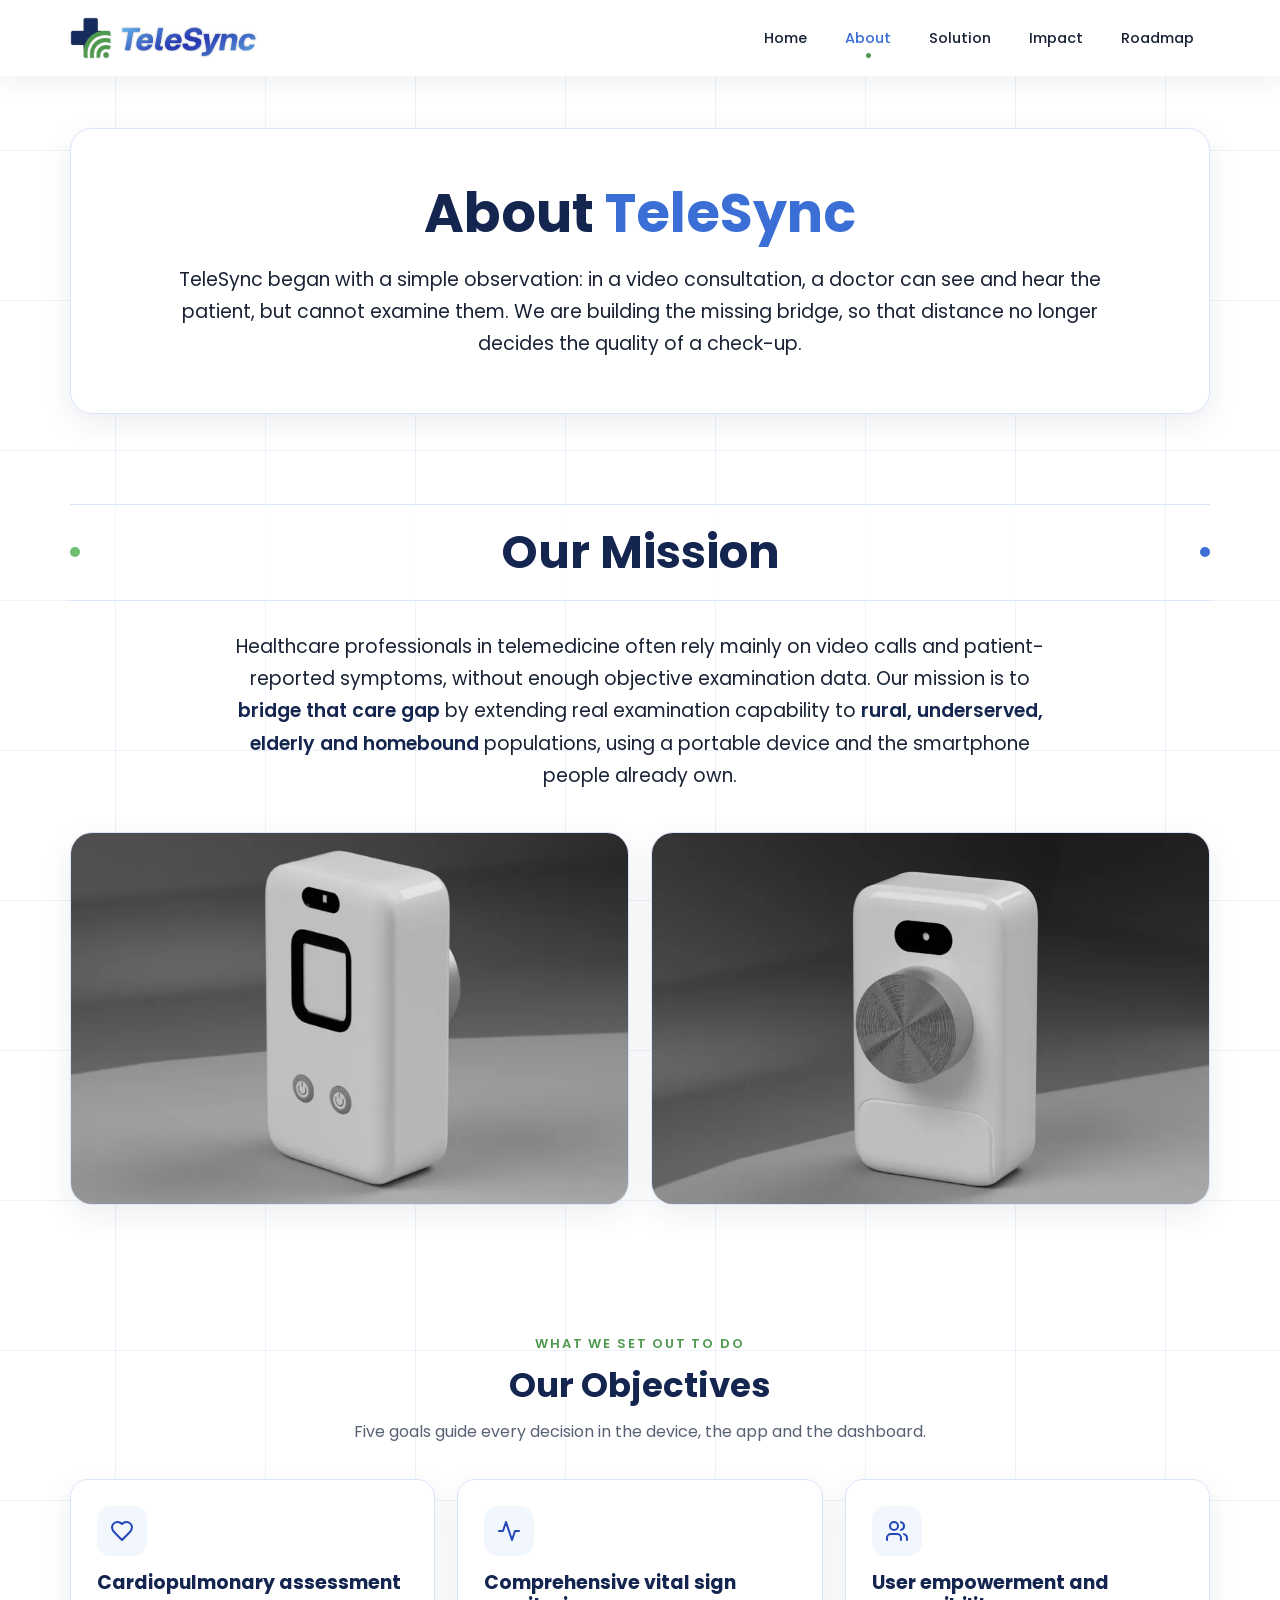
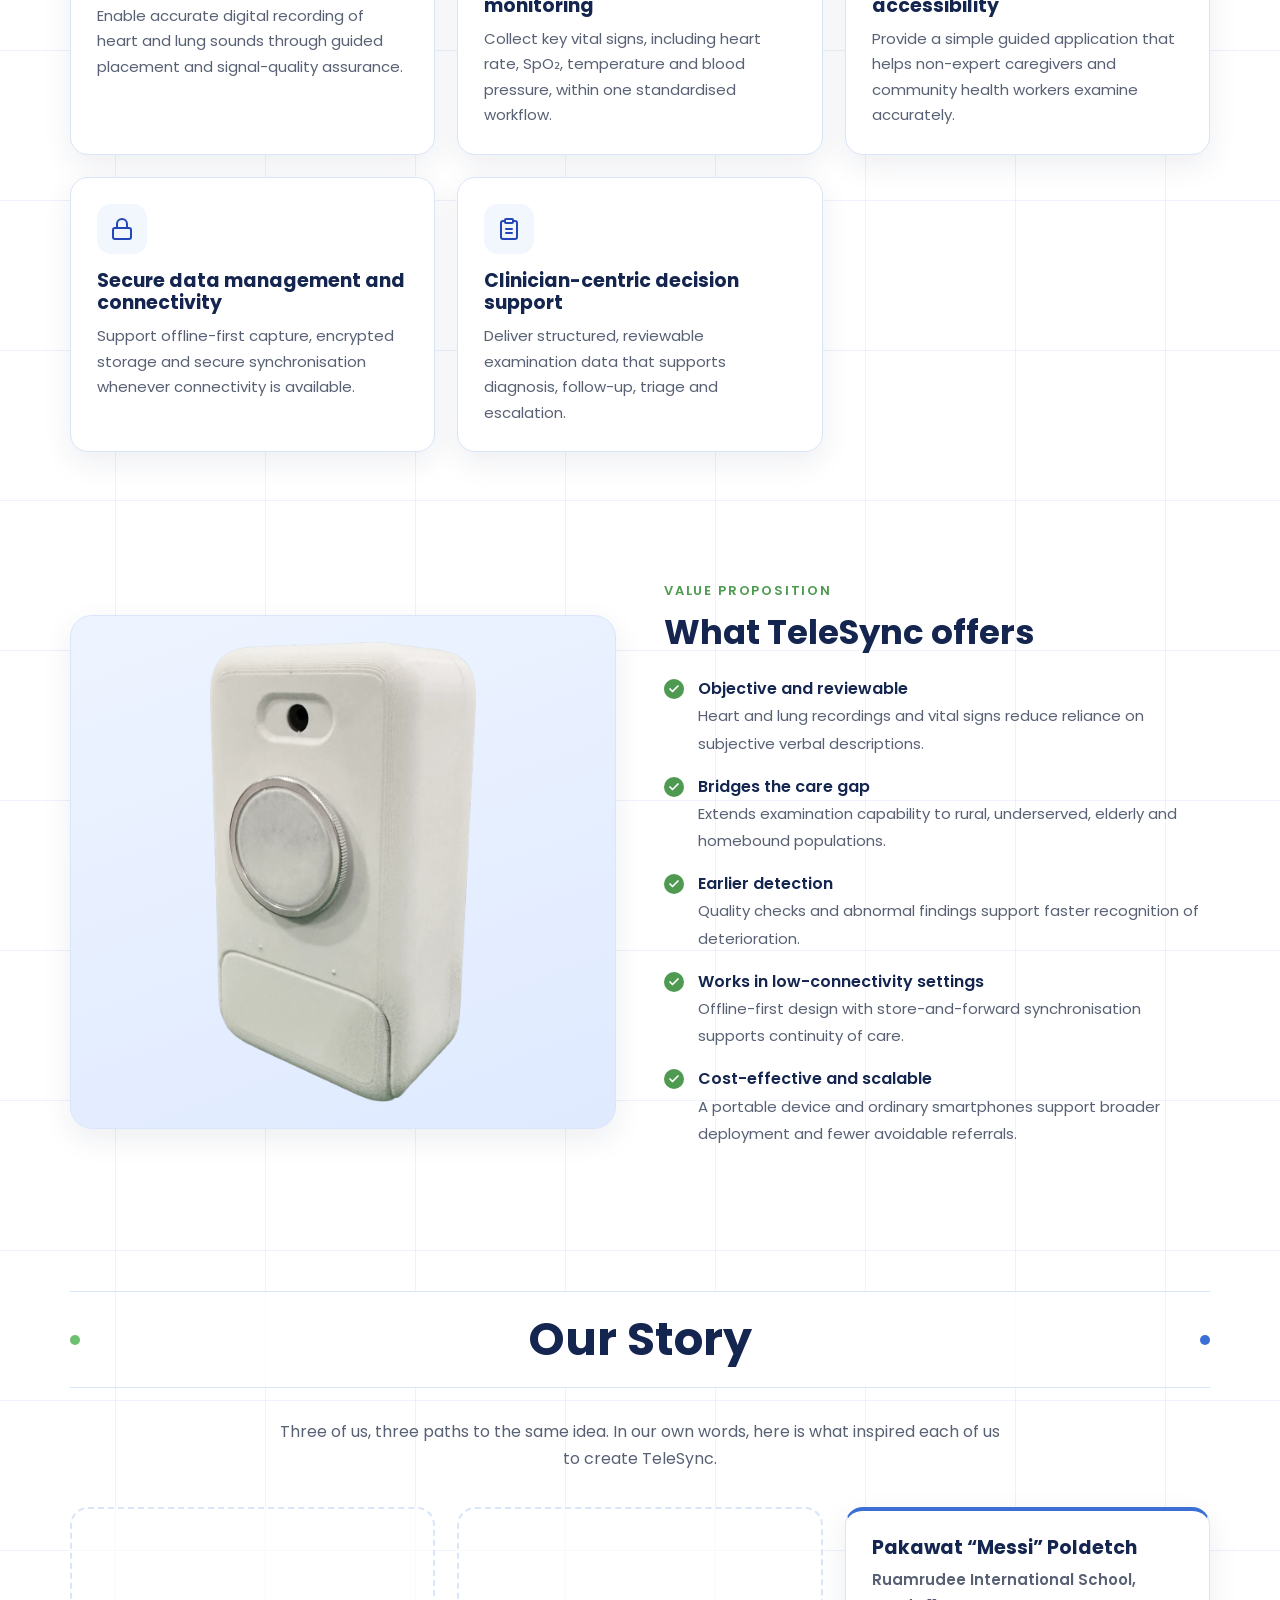
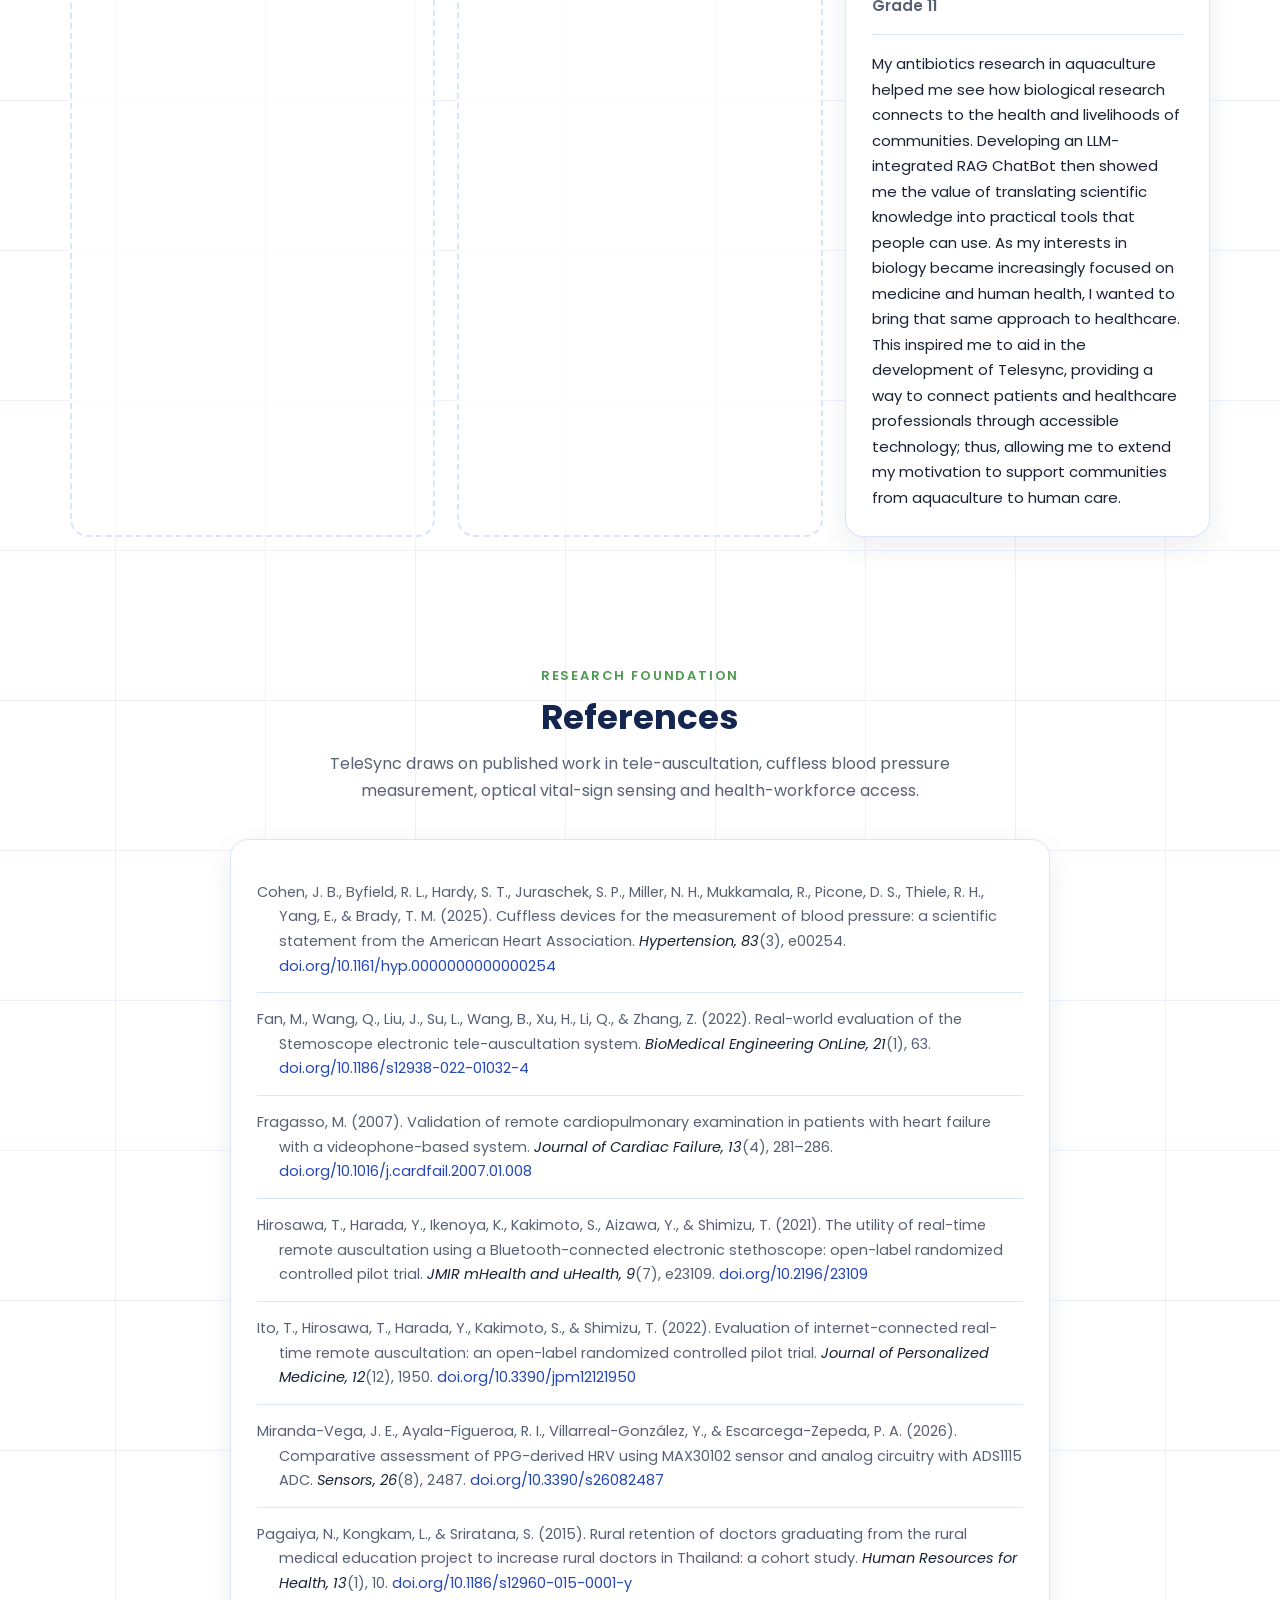
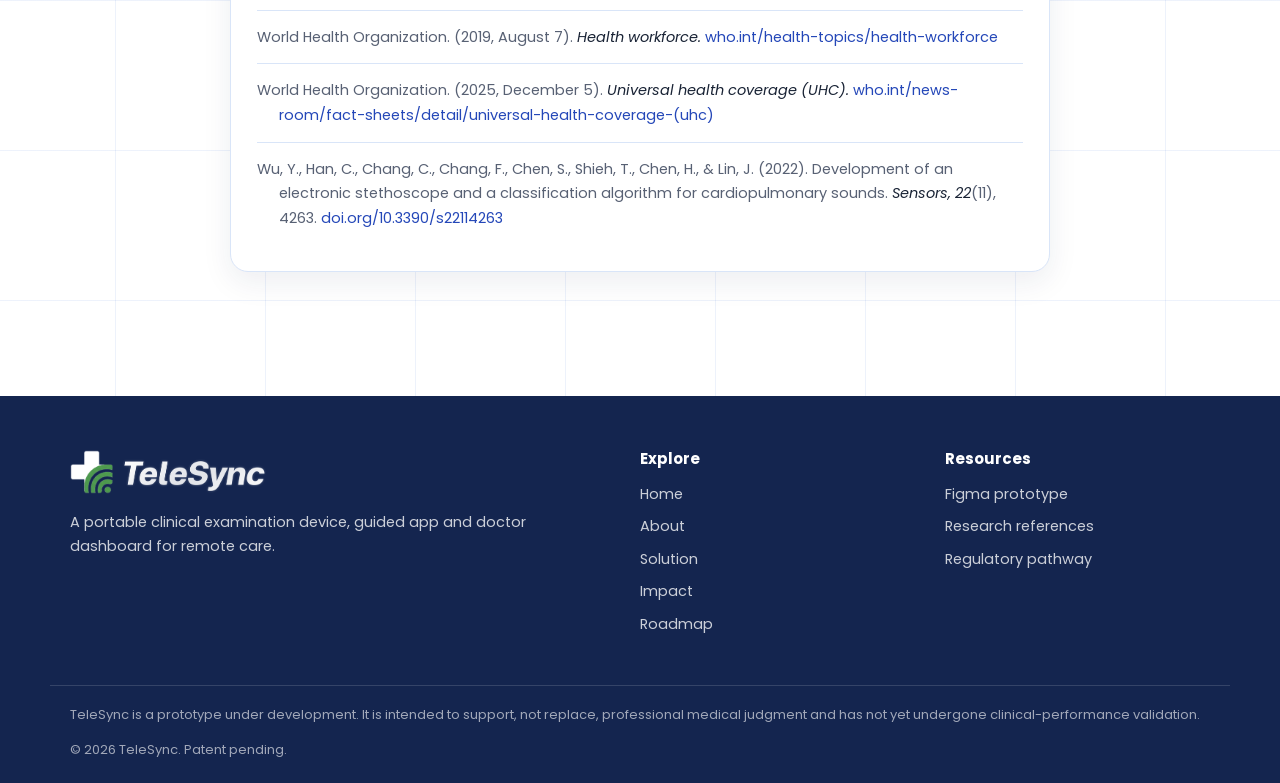
==== about.html @ 39990dfd "Add Our Story section to About page Three story cards (name, short description, story). The first tw" ====
<!DOCTYPE html>
<html lang="en">
<head>
  <meta charset="utf-8">
  <meta name="viewport" content="width=device-width, initial-scale=1">
  <title>About TeleSync – Mission and Objectives</title>
  <meta name="description" content="The mission, objectives and research foundation behind TeleSync, a portable clinical examination system for remote care.">
  <meta property="og:title" content="About TeleSync – Mission and Objectives">
  <meta property="og:description" content="The mission, objectives and research foundation behind TeleSync, a portable clinical examination system for remote care.">
  <meta property="og:image" content="assets/img/app-in-hand.webp">
  <link rel="icon" type="image/png" href="assets/img/favicon.png">
  <link rel="preconnect" href="https://fonts.googleapis.com">
  <link rel="preconnect" href="https://fonts.gstatic.com" crossorigin>
  <link href="https://fonts.googleapis.com/css2?family=Poppins:wght@400;500;600;700;800&display=swap" rel="stylesheet">
  <link rel="stylesheet" href="css/styles.css">
  <script>document.documentElement.className = 'js';</script>
</head>
<body>
  <a class="skip" href="#main">Skip to content</a>

  <header class="site-header">
    <div class="wrap">
      <a class="brand" href="index.html" aria-label="TeleSync home"><img src="assets/img/logo.png" alt="TeleSync" width="537" height="120"></a>
      <button class="nav-toggle" aria-controls="nav" aria-expanded="false" aria-label="Menu"><span></span><span></span><span></span></button>
      <nav class="nav" id="nav" aria-label="Main">
        <ul>
          <li><a href="index.html">Home</a></li>
          <li><a href="about.html" aria-current="page">About</a></li>
          <li><a href="solution.html">Solution</a></li>
          <li><a href="impact.html">Impact</a></li>
          <li><a href="roadmap.html">Roadmap</a></li>
        </ul>
      </nav>
    </div>
  </header>

  <main id="main">

    <section class="page-head">
      <div class="wrap">
        <div class="page-card">
          <h1>About <span class="accent">TeleSync</span></h1>
          <p class="lead">TeleSync began with a simple observation: in a video consultation, a doctor can see and hear the patient, but cannot examine them. We are building the missing bridge, so that distance no longer decides the quality of a check-up.</p>
        </div>
      </div>
    </section>

    <section class="section">
      <div class="wrap">
        <div class="rule-title reveal"><h2>Our Mission</h2></div>
        <div class="narrow wrap center reveal">
          <p class="lead">Healthcare professionals in telemedicine often rely mainly on video calls and patient-reported symptoms, without enough objective examination data. Our mission is to <strong>bridge that care gap</strong> by extending real examination capability to <strong>rural, underserved, elderly and homebound</strong> populations, using a portable device and the smartphone people already own.</p>
        </div>
        <div class="media-pair">
          <figure class="media reveal"><img src="assets/img/render-dark-front.webp" alt="Render of the front of the TeleSync device" width="735" height="576" loading="lazy"></figure>
          <figure class="media reveal"><img src="assets/img/render-dark-back.webp" alt="Render of the back of the TeleSync device with its stethoscope head" width="863" height="683" loading="lazy"></figure>
        </div>
      </div>
    </section>

    <section class="section">
      <div class="wrap">
        <div class="head center reveal">
          <span class="eyebrow">What we set out to do</span>
          <h2 class="sub-title">Our Objectives</h2>
          <p class="sub-lead">Five goals guide every decision in the device, the app and the dashboard.</p>
        </div>
        <div class="grid g3">
          <div class="card reveal">
            <span class="icon" data-icon="heart"></span>
            <h3>Cardiopulmonary assessment</h3>
            <p>Enable accurate digital recording of heart and lung sounds through guided placement and signal-quality assurance.</p>
          </div>
          <div class="card reveal">
            <span class="icon" data-icon="activity"></span>
            <h3>Comprehensive vital sign monitoring</h3>
            <p>Collect key vital signs, including heart rate, SpO₂, temperature and blood pressure, within one standardised workflow.</p>
          </div>
          <div class="card reveal">
            <span class="icon" data-icon="users"></span>
            <h3>User empowerment and accessibility</h3>
            <p>Provide a simple guided application that helps non-expert caregivers and community health workers examine accurately.</p>
          </div>
          <div class="card reveal">
            <span class="icon" data-icon="lock"></span>
            <h3>Secure data management and connectivity</h3>
            <p>Support offline-first capture, encrypted storage and secure synchronisation whenever connectivity is available.</p>
          </div>
          <div class="card reveal">
            <span class="icon" data-icon="clipboard"></span>
            <h3>Clinician-centric decision support</h3>
            <p>Deliver structured, reviewable examination data that supports diagnosis, follow-up, triage and escalation.</p>
          </div>
        </div>
      </div>
    </section>

    <section class="section">
      <div class="wrap split">
        <figure class="media media-contain reveal">
          <img src="assets/img/device-angle.webp" alt="Photograph of the TeleSync prototype from the back, showing the stethoscope diaphragm" width="634" height="1100" loading="lazy" style="max-height: 460px">
        </figure>
        <div class="reveal">
          <span class="eyebrow">Value proposition</span>
          <h2 class="sub-title">What TeleSync offers</h2>
          <ul class="ticks" style="margin-top: 22px">
            <li><strong>Objective and reviewable</strong><span>Heart and lung recordings and vital signs reduce reliance on subjective verbal descriptions.</span></li>
            <li><strong>Bridges the care gap</strong><span>Extends examination capability to rural, underserved, elderly and homebound populations.</span></li>
            <li><strong>Earlier detection</strong><span>Quality checks and abnormal findings support faster recognition of deterioration.</span></li>
            <li><strong>Works in low-connectivity settings</strong><span>Offline-first design with store-and-forward synchronisation supports continuity of care.</span></li>
            <li><strong>Cost-effective and scalable</strong><span>A portable device and ordinary smartphones support broader deployment and fewer avoidable referrals.</span></li>
          </ul>
        </div>
      </div>
    </section>

    <section class="section" id="our-story">
      <div class="wrap">
        <div class="rule-title reveal"><h2>Our Story</h2></div>
        <div class="head center reveal">
          <p class="sub-lead">Three of us, three paths to the same idea. In our own words, here is what inspired each of us to create TeleSync.</p>
        </div>
        <div class="grid g3 stories">
          <article class="card story is-empty reveal">
            <h3 class="story-name"></h3>
            <p class="story-role"></p>
            <p class="story-text"></p>
          </article>
          <article class="card story is-empty reveal">
            <h3 class="story-name"></h3>
            <p class="story-role"></p>
            <p class="story-text"></p>
          </article>
          <article class="card story reveal">
            <h3 class="story-name">Pakawat &ldquo;Messi&rdquo; Poldetch</h3>
            <p class="story-role">Ruamrudee International School, Grade 11</p>
            <p class="story-text">My antibiotics research in aquaculture helped me see how biological research connects to the health and livelihoods of communities. Developing an LLM-integrated RAG ChatBot then showed me the value of translating scientific knowledge into practical tools that people can use. As my interests in biology became increasingly focused on medicine and human health, I wanted to bring that same approach to healthcare. This inspired me to aid in the development of Telesync, providing a way to connect patients and healthcare professionals through accessible technology; thus, allowing me to extend my motivation to support communities from aquaculture to human care.</p>
          </article>
        </div>
      </div>
    </section>

    <section class="section" id="references">
      <div class="wrap narrow">
        <div class="head center reveal">
          <span class="eyebrow">Research foundation</span>
          <h2 class="sub-title">References</h2>
          <p class="sub-lead">TeleSync draws on published work in tele-auscultation, cuffless blood pressure measurement, optical vital-sign sensing and health-workforce access.</p>
        </div>
        <div class="card reveal">
          <ul class="refs">
            <li>Cohen, J. B., Byfield, R. L., Hardy, S. T., Juraschek, S. P., Miller, N. H., Mukkamala, R., Picone, D. S., Thiele, R. H., Yang, E., &amp; Brady, T. M. (2025). Cuffless devices for the measurement of blood pressure: a scientific statement from the American Heart Association. <em>Hypertension, 83</em>(3), e00254. <a href="https://doi.org/10.1161/hyp.0000000000000254" target="_blank" rel="noopener">doi.org/10.1161/hyp.0000000000000254</a></li>
            <li>Fan, M., Wang, Q., Liu, J., Su, L., Wang, B., Xu, H., Li, Q., &amp; Zhang, Z. (2022). Real-world evaluation of the Stemoscope electronic tele-auscultation system. <em>BioMedical Engineering OnLine, 21</em>(1), 63. <a href="https://doi.org/10.1186/s12938-022-01032-4" target="_blank" rel="noopener">doi.org/10.1186/s12938-022-01032-4</a></li>
            <li>Fragasso, M. (2007). Validation of remote cardiopulmonary examination in patients with heart failure with a videophone-based system. <em>Journal of Cardiac Failure, 13</em>(4), 281–286. <a href="https://doi.org/10.1016/j.cardfail.2007.01.008" target="_blank" rel="noopener">doi.org/10.1016/j.cardfail.2007.01.008</a></li>
            <li>Hirosawa, T., Harada, Y., Ikenoya, K., Kakimoto, S., Aizawa, Y., &amp; Shimizu, T. (2021). The utility of real-time remote auscultation using a Bluetooth-connected electronic stethoscope: open-label randomized controlled pilot trial. <em>JMIR mHealth and uHealth, 9</em>(7), e23109. <a href="https://doi.org/10.2196/23109" target="_blank" rel="noopener">doi.org/10.2196/23109</a></li>
            <li>Ito, T., Hirosawa, T., Harada, Y., Kakimoto, S., &amp; Shimizu, T. (2022). Evaluation of internet-connected real-time remote auscultation: an open-label randomized controlled pilot trial. <em>Journal of Personalized Medicine, 12</em>(12), 1950. <a href="https://doi.org/10.3390/jpm12121950" target="_blank" rel="noopener">doi.org/10.3390/jpm12121950</a></li>
            <li>Miranda-Vega, J. E., Ayala-Figueroa, R. I., Villarreal-González, Y., &amp; Escarcega-Zepeda, P. A. (2026). Comparative assessment of PPG-derived HRV using MAX30102 sensor and analog circuitry with ADS1115 ADC. <em>Sensors, 26</em>(8), 2487. <a href="https://doi.org/10.3390/s26082487" target="_blank" rel="noopener">doi.org/10.3390/s26082487</a></li>
            <li>Pagaiya, N., Kongkam, L., &amp; Sriratana, S. (2015). Rural retention of doctors graduating from the rural medical education project to increase rural doctors in Thailand: a cohort study. <em>Human Resources for Health, 13</em>(1), 10. <a href="https://doi.org/10.1186/s12960-015-0001-y" target="_blank" rel="noopener">doi.org/10.1186/s12960-015-0001-y</a></li>
            <li>World Health Organization. (2019, August 7). <em>Health workforce.</em> <a href="https://www.who.int/health-topics/health-workforce#tab=tab_1" target="_blank" rel="noopener">who.int/health-topics/health-workforce</a></li>
            <li>World Health Organization. (2025, December 5). <em>Universal health coverage (UHC).</em> <a href="https://www.who.int/news-room/fact-sheets/detail/universal-health-coverage-%28uhc%29" target="_blank" rel="noopener">who.int/news-room/fact-sheets/detail/universal-health-coverage-(uhc)</a></li>
            <li>Wu, Y., Han, C., Chang, C., Chang, F., Chen, S., Shieh, T., Chen, H., &amp; Lin, J. (2022). Development of an electronic stethoscope and a classification algorithm for cardiopulmonary sounds. <em>Sensors, 22</em>(11), 4263. <a href="https://doi.org/10.3390/s22114263" target="_blank" rel="noopener">doi.org/10.3390/s22114263</a></li>
          </ul>
        </div>
      </div>
    </section>

  </main>

  <footer class="site-footer">
    <div class="wrap top">
      <div>
        <img src="assets/img/logo-light.png" alt="TeleSync" width="537" height="120">
        <p>A portable clinical examination device, guided app and doctor dashboard for remote care.</p>
      </div>
      <div>
        <h4>Explore</h4>
        <ul>
          <li><a href="index.html">Home</a></li>
          <li><a href="about.html">About</a></li>
          <li><a href="solution.html">Solution</a></li>
          <li><a href="impact.html">Impact</a></li>
          <li><a href="roadmap.html">Roadmap</a></li>
        </ul>
      </div>
      <div>
        <h4>Resources</h4>
        <ul>
          <li><a href="https://www.figma.com/design/eTXzqV9W2M6x8Y5pykawFQ/TeleSync_UI-UX?node-id=0-1" target="_blank" rel="noopener">Figma prototype</a></li>
          <li><a href="about.html#references">Research references</a></li>
          <li><a href="roadmap.html#regulation">Regulatory pathway</a></li>
        </ul>
      </div>
    </div>
    <div class="wrap bottom">
      <p>TeleSync is a prototype under development. It is intended to support, not replace, professional medical judgment and has not yet undergone clinical-performance validation.</p>
      <p>© 2026 TeleSync. Patent pending.</p>
    </div>
  </footer>

  <script src="js/main.js"></script>
</body>
</html>
---- css/styles.css ----
/* TeleSync — shared stylesheet */

:root {
  --navy: #14254f;
  --ink: #192335;
  --blue: #2447b8;
  --blue-2: #3b6fd6;
  --sky: #45a6ee;
  --green: #4e9a50;
  --green-2: #6cc070;
  --alert: #d6342c;
  --muted: #586174;
  --line: #d9e5f8;
  --tint: #f2f7fe;
  --white: #fff;
  --radius: 18px;
  --shadow: 0 10px 30px rgba(20, 37, 79, .08);
  --shadow-lg: 0 24px 60px rgba(20, 37, 79, .16);
  --wrap: 1180px;
  --grad: linear-gradient(135deg, #14254f 0%, #2447b8 55%, #45a6ee 100%);
}

*, *::before, *::after { box-sizing: border-box; }

html { scroll-behavior: smooth; -webkit-text-size-adjust: 100%; }

body {
  margin: 0;
  font-family: "Poppins", system-ui, -apple-system, "Segoe UI", sans-serif;
  font-size: 16px;
  line-height: 1.7;
  color: var(--ink);
  background-color: var(--white);
  /* light blueprint grid, like an engineering sheet */
  background-image:
    linear-gradient(rgba(59, 111, 214, .09) 1.5px, transparent 1.5px),
    linear-gradient(90deg, rgba(59, 111, 214, .09) 1.5px, transparent 1.5px);
  background-size: 150px 150px;
  background-position: center top;
  overflow-x: hidden;
}

img { max-width: 100%; height: auto; display: block; }
a { color: var(--blue); text-decoration: none; }
a:hover { color: var(--blue-2); }
h1, h2, h3, h4 { margin: 0; line-height: 1.2; color: var(--ink); font-weight: 700; }
p { margin: 0 0 1em; }
p:last-child { margin-bottom: 0; }
ul { margin: 0; padding: 0; list-style: none; }
strong { font-weight: 600; }

.wrap { width: 100%; max-width: var(--wrap); margin: 0 auto; padding: 0 20px; }
.narrow { max-width: 860px; }
.center { text-align: center; }
.accent { color: var(--blue-2); }
.accent-green { color: var(--green); }

.skip {
  position: absolute; left: -999px; top: 8px; z-index: 100;
  background: var(--navy); color: #fff; padding: 8px 14px; border-radius: 8px;
}
.skip:focus { left: 8px; color: #fff; }

:focus-visible { outline: 3px solid var(--sky); outline-offset: 3px; border-radius: 6px; }

/* ---------- Header ---------- */

.site-header {
  position: sticky; top: 0; z-index: 50;
  background: rgba(255, 255, 255, .96);
  backdrop-filter: blur(8px);
  box-shadow: 0 4px 24px rgba(20, 37, 79, .08);
}
.site-header .wrap {
  display: flex; align-items: center; justify-content: space-between;
  min-height: 76px; gap: 20px;
}
.brand img { height: 42px; width: auto; }

.nav ul { display: flex; gap: 6px; }
.nav a {
  position: relative; display: block; padding: 10px 16px;
  font-size: 14.5px; font-weight: 500; color: var(--ink);
}
.nav a:hover { color: var(--blue-2); }
.nav a[aria-current="page"] { color: var(--blue-2); }
.nav a[aria-current="page"]::after {
  content: ""; position: absolute; left: 50%; bottom: 2px;
  width: 5px; height: 5px; margin-left: -2.5px; border-radius: 50%; background: var(--green);
}

.nav-toggle {
  display: none; width: 46px; height: 46px; padding: 0;
  border: 1px solid var(--line); border-radius: 12px; background: #fff; cursor: pointer;
}
.nav-toggle span {
  display: block; width: 20px; height: 2px; margin: 4px auto;
  background: var(--navy); border-radius: 2px; transition: transform .25s, opacity .25s;
}
.nav-toggle[aria-expanded="true"] span:nth-child(1) { transform: translateY(6px) rotate(45deg); }
.nav-toggle[aria-expanded="true"] span:nth-child(2) { opacity: 0; }
.nav-toggle[aria-expanded="true"] span:nth-child(3) { transform: translateY(-6px) rotate(-45deg); }

/* ---------- Buttons, pills, links ---------- */

.btn {
  display: inline-flex; align-items: center; justify-content: center; gap: 10px;
  padding: 13px 26px; border-radius: 12px; border: 2px solid transparent;
  font: inherit; font-size: 15px; font-weight: 600; line-height: 1.2; cursor: pointer;
  transition: transform .2s, box-shadow .2s, background .2s, color .2s;
}
.btn:hover { transform: translateY(-2px); }
.btn-dark { background: var(--navy); color: #fff; box-shadow: 0 8px 20px rgba(20, 37, 79, .25); }
.btn-dark:hover { color: #fff; background: #1b3270; }
.btn-light { background: #fff; color: var(--navy); border-color: var(--line); }
.btn-light:hover { color: var(--blue); border-color: var(--blue-2); }
.btn-white { background: #fff; color: var(--navy); }
.btn-white:hover { color: var(--blue); }
.btn svg, .more svg { width: 18px; height: 18px; flex: none; }

.pill {
  display: inline-flex; align-items: center; gap: 8px;
  padding: 9px 22px; border-radius: 999px;
  background: linear-gradient(90deg, var(--blue-2), var(--green-2));
  color: #fff; font-size: 14px; font-weight: 600; letter-spacing: .02em;
}
.tag {
  display: inline-flex; align-items: center; gap: 8px;
  padding: 7px 16px; border-radius: 999px;
  background: rgba(255, 255, 255, .16); color: #fff;
  font-size: 13px; font-weight: 600;
}
.tag svg { width: 15px; height: 15px; }
.tag-soft { background: var(--tint); color: var(--blue); border: 1px solid var(--line); }

.more {
  display: inline-flex; align-items: center; gap: 8px; margin-top: 22px;
  font-size: 19px; font-weight: 600; color: var(--blue-2);
}
.more svg { transition: transform .2s; }
.more:hover svg { transform: translateX(5px); }

/* ---------- Hero ---------- */

.hero { padding: 56px 0 70px; }
.hero-grid {
  display: grid; grid-template-columns: 1fr minmax(0, 1.5fr) 1fr;
  align-items: center; gap: 28px;
}
.hero-device img, .hero-phone img {
  margin: 0 auto; max-height: 500px; width: auto;
  filter: drop-shadow(0 26px 34px rgba(20, 37, 79, .22));
}
.hero-device img { max-height: 440px; animation: float 7s ease-in-out infinite; }
.hero-phone img { animation: float 7s ease-in-out -3.5s infinite; }
@keyframes float { 50% { transform: translateY(-12px); } }

.hero-copy { text-align: center; }
.hero-kicker { font-size: clamp(18px, 2.1vw, 25px); font-weight: 600; color: var(--blue-2); margin-bottom: 10px; }
.hero-logo { width: min(100%, 520px); margin: 0 auto 18px; }
.hero-lead { font-size: clamp(16px, 1.55vw, 20px); font-weight: 500; line-height: 1.5; max-width: 30em; margin: 0 auto 24px; }
.hero-actions { display: flex; flex-wrap: wrap; justify-content: center; gap: 12px; margin-bottom: 20px; }

/* ---------- Sections ---------- */

.section { padding: 64px 0; }
.section-tight { padding: 36px 0; }

.rule-title {
  position: relative; text-align: center; padding: 20px 0; margin-bottom: 30px;
  border-top: 1.5px solid var(--line); border-bottom: 1.5px solid var(--line);
  background: linear-gradient(90deg, transparent, rgba(255, 255, 255, .9) 20%, rgba(255, 255, 255, .9) 80%, transparent);
}
.rule-title h2 { font-size: clamp(30px, 4.4vw, 46px); color: var(--navy); }
.rule-title::before, .rule-title::after {
  content: ""; position: absolute; top: 50%; width: 10px; height: 10px; margin-top: -5px;
  border-radius: 50%; background: var(--green-2);
}
.rule-title::before { left: 0; }
.rule-title::after { right: 0; background: var(--blue-2); }

.lead { font-size: clamp(16px, 1.5vw, 19px); }
.lead strong { color: var(--navy); }

.eyebrow {
  display: block; margin-bottom: 10px;
  font-size: 13px; font-weight: 600; letter-spacing: .14em; text-transform: uppercase; color: var(--green);
}
.sub-title { font-size: clamp(24px, 3vw, 34px); margin-bottom: 12px; color: var(--navy); }
.sub-lead { color: var(--muted); max-width: 46em; }
.center .sub-lead { margin-left: auto; margin-right: auto; }
.head { margin-bottom: 34px; }

/* page header card (inner pages) */
.page-head { padding: 52px 0 26px; }
.page-card {
  background: #fff; border: 1px solid var(--line); border-radius: 22px;
  padding: clamp(28px, 5vw, 52px) clamp(20px, 6vw, 80px);
  text-align: center; box-shadow: var(--shadow);
}
.page-card h1 { font-size: clamp(34px, 5vw, 54px); margin-bottom: 18px; color: var(--navy); }
.page-card p { max-width: 50em; margin-left: auto; margin-right: auto; color: var(--ink); }

/* ---------- Cards & grids ---------- */

.grid { display: grid; gap: 22px; }
.g2 { grid-template-columns: repeat(2, minmax(0, 1fr)); }
.g3 { grid-template-columns: repeat(3, minmax(0, 1fr)); }
.g4 { grid-template-columns: repeat(4, minmax(0, 1fr)); }
.g5 { grid-template-columns: repeat(5, minmax(0, 1fr)); }

.card {
  background: #fff; border: 1px solid var(--line); border-radius: var(--radius);
  padding: 26px; box-shadow: var(--shadow);
  transition: transform .25s, box-shadow .25s;
}
.card:hover { transform: translateY(-4px); box-shadow: var(--shadow-lg); }
.card h3 { font-size: 19px; margin-bottom: 8px; color: var(--navy); }
.card p { font-size: 15px; color: var(--muted); }

.icon {
  display: inline-grid; place-items: center; width: 50px; height: 50px; margin-bottom: 16px;
  border-radius: 14px; background: var(--tint); color: var(--blue);
}
.icon svg { width: 24px; height: 24px; }
.icon-green { background: #eaf6ea; color: var(--green); }
.icon-red { background: #fdecea; color: var(--alert); }
.icon-solid { background: var(--grad); color: #fff; }

.stat { text-align: center; }
.stat-num {
  display: block; font-size: clamp(38px, 5vw, 56px); font-weight: 800; line-height: 1.05;
  background: linear-gradient(90deg, var(--blue), var(--sky));
  -webkit-background-clip: text; background-clip: text; color: transparent;
}
.stat-label { display: block; margin: 8px 0 10px; font-weight: 600; color: var(--navy); }

.media {
  border-radius: 22px; overflow: hidden; border: 1px solid var(--line);
  background: var(--tint); box-shadow: var(--shadow);
}
.media img { width: 100%; height: 100%; object-fit: cover; }
.media-contain { display: grid; place-items: center; padding: 26px; background: linear-gradient(160deg, #eef4ff, #dfeaff); }
.media-contain img { width: auto; height: auto; max-height: 360px; object-fit: contain; }
.media-pair { display: grid; grid-template-columns: repeat(2, minmax(0, 1fr)); gap: 22px; margin-top: 40px; }
.media-pair .media { aspect-ratio: 3 / 2; }
figure { margin: 0; }
figcaption { margin-top: 10px; font-size: 13.5px; color: var(--muted); text-align: center; }

/* split layout: text + picture */
.split { display: grid; grid-template-columns: repeat(2, minmax(0, 1fr)); gap: 48px; align-items: center; }
.split-wide { grid-template-columns: minmax(0, 5fr) minmax(0, 7fr); }

.ticks li {
  position: relative; padding: 0 0 0 34px; margin-bottom: 16px;
}
.ticks li::before {
  content: ""; position: absolute; left: 0; top: 4px; width: 20px; height: 20px; border-radius: 50%;
  background: var(--green) url("data:image/svg+xml,%3Csvg xmlns='http://www.w3.org/2000/svg' viewBox='0 0 24 24' fill='none' stroke='white' stroke-width='3.5' stroke-linecap='round' stroke-linejoin='round'%3E%3Cpath d='M20 6 9 17l-5-5'/%3E%3C/svg%3E") center / 12px no-repeat;
}
.ticks strong { display: block; color: var(--navy); }
.ticks span { color: var(--muted); font-size: 15px; }

.dots li { position: relative; padding-left: 20px; margin-bottom: 8px; font-size: 15px; color: var(--muted); }
.dots li::before {
  content: ""; position: absolute; left: 2px; top: .68em; width: 7px; height: 7px; border-radius: 50%; background: var(--blue-2);
}

.chips { display: flex; flex-wrap: wrap; gap: 10px; }
.chip {
  display: inline-flex; align-items: center; gap: 8px; padding: 9px 16px; border-radius: 999px;
  background: #fff; border: 1px solid var(--line); font-size: 14px; font-weight: 600; color: var(--navy);
  box-shadow: 0 4px 12px rgba(20, 37, 79, .06);
}
.chip svg { width: 16px; height: 16px; color: var(--alert); }

/* ---------- Gradient band ---------- */

.band {
  background: var(--grad); color: #fff; border-radius: 26px;
  padding: clamp(30px, 5vw, 60px); box-shadow: var(--shadow-lg);
  position: relative; overflow: hidden;
}
.band::after {
  content: ""; position: absolute; right: -120px; top: -120px; width: 380px; height: 380px; border-radius: 50%;
  background: radial-gradient(circle, rgba(108, 192, 112, .35), transparent 70%); pointer-events: none;
}
.band > * { position: relative; z-index: 1; }
.band h2 { color: #fff; font-size: clamp(28px, 4vw, 46px); margin: 16px 0 14px; }
.band h3 { color: #fff; }
.band p { color: rgba(255, 255, 255, .88); }
.band .split { align-items: center; }
.band-phone img { max-height: 470px; width: auto; margin: 0 auto; filter: drop-shadow(0 26px 40px rgba(0, 0, 0, .35)); }

.glass {
  background: rgba(255, 255, 255, .12); border: 1px solid rgba(255, 255, 255, .22);
  border-radius: 16px; padding: 20px; backdrop-filter: blur(4px);
}
.glass h3 { font-size: 17px; margin-bottom: 4px; }
.glass p { font-size: 14px; }
.glass .num { font-size: 13px; font-weight: 700; letter-spacing: .1em; color: #b9f0bb; }

.cta { text-align: center; }
.cta p { max-width: 40em; margin: 0 auto 24px; }

/* ---------- Phone strip ---------- */

.strip {
  display: flex; gap: 22px; overflow-x: auto; padding: 10px 20px 26px;
  scroll-snap-type: x mandatory; scroll-padding: 20px;
  scrollbar-width: thin; scrollbar-color: var(--blue-2) transparent;
}
.strip figure { flex: 0 0 210px; scroll-snap-align: start; }
.strip img { filter: drop-shadow(0 14px 22px rgba(20, 37, 79, .18)); }
.strip figcaption { font-size: 14px; }
.strip figcaption b { display: block; color: var(--navy); font-weight: 600; }
.strip-hint { text-align: center; font-size: 13px; color: var(--muted); }

/* ---------- Flow / steps ---------- */

.flow { counter-reset: step; }
.flow .card { position: relative; padding-top: 34px; }
.flow .card::before {
  counter-increment: step; content: counter(step);
  position: absolute; top: -18px; left: 24px; width: 38px; height: 38px; border-radius: 50%;
  display: grid; place-items: center; background: var(--grad); color: #fff; font-weight: 700;
  box-shadow: 0 6px 14px rgba(36, 71, 184, .35);
}
.flow-red .card::before { background: linear-gradient(135deg, #b3261e, #ef5b4c); box-shadow: 0 6px 14px rgba(214, 52, 44, .35); }
.flow .card img { max-height: 330px; width: auto; margin: 16px auto 0; }

/* ---------- Timeline ---------- */

.timeline { position: relative; max-width: 860px; margin: 0 auto; }
.timeline::before {
  content: ""; position: absolute; left: 27px; top: 10px; bottom: 10px; width: 3px;
  background: linear-gradient(var(--green-2), var(--blue-2), var(--navy)); border-radius: 3px;
}
.timeline > li { position: relative; padding-left: 82px; margin-bottom: 22px; }
.timeline > li:last-child { margin-bottom: 0; }
.timeline .node {
  position: absolute; left: 0; top: 14px; width: 57px; height: 57px; border-radius: 50%;
  display: grid; place-items: center; background: #fff; border: 3px solid var(--blue-2);
  font-weight: 700; font-size: 18px; color: var(--blue);
}
.timeline .done .node { background: var(--green); border-color: var(--green); color: #fff; }
.timeline .now .node { background: var(--blue); border-color: var(--blue); color: #fff; box-shadow: 0 0 0 7px rgba(59, 111, 214, .18); }
.status {
  display: inline-block; margin-bottom: 8px; padding: 3px 12px; border-radius: 999px;
  font-size: 12px; font-weight: 600; letter-spacing: .04em; text-transform: uppercase;
  background: var(--tint); color: var(--blue);
}
.done .status { background: #eaf6ea; color: #2f7032; }
.now .status { background: var(--blue); color: #fff; }

/* ---------- Compare ---------- */

.compare { display: grid; grid-template-columns: 1fr auto 1fr; gap: 18px; align-items: stretch; }
.compare .card { text-align: center; }
.compare .vs { align-self: center; font-weight: 700; color: var(--muted); }
.compare .card.win { background: var(--grad); border-color: transparent; }
.compare .card.win h3, .compare .card.win p { color: #fff; }

/* ---------- References ---------- */

.refs li {
  padding: 14px 0 14px 22px; border-bottom: 1px solid var(--line);
  font-size: 14.5px; color: var(--muted); text-indent: -22px; overflow-wrap: anywhere;
}
.refs li:last-child { border-bottom: 0; }
.refs em { color: var(--ink); }

.note {
  border-left: 4px solid var(--green); background: #f3faf3; border-radius: 0 14px 14px 0;
  padding: 18px 22px; font-size: 15px; color: var(--ink);
}

/* ---------- Our Story ---------- */

.story { display: flex; flex-direction: column; border-top: 4px solid var(--blue-2); }
.story-role { margin-bottom: 16px; font-size: 13.5px; font-weight: 600; color: var(--green); }
.story .story-text { position: relative; padding-top: 16px; border-top: 1px solid var(--line); color: var(--ink); }
.story.is-empty {
  min-height: 260px; background: rgba(255, 255, 255, .6);
  border: 2px dashed var(--line); box-shadow: none;
}
.story.is-empty:hover { transform: none; box-shadow: none; }
.story.is-empty .story-text { border-top: 0; }

/* ---------- Footer ---------- */

.site-footer { margin-top: 60px; background: var(--navy); color: rgba(255, 255, 255, .78); font-size: 14.5px; }
.site-footer .top {
  display: grid; grid-template-columns: minmax(0, 2fr) minmax(0, 1fr) minmax(0, 1fr); gap: 40px;
  padding-top: 54px; padding-bottom: 40px;
}
.site-footer img { height: 44px; width: auto; margin-bottom: 16px; }
.site-footer h4 { color: #fff; font-size: 15px; margin-bottom: 14px; }
.site-footer a { color: rgba(255, 255, 255, .78); }
.site-footer a:hover { color: #fff; }
.site-footer li { margin-bottom: 8px; }
.site-footer .bottom {
  border-top: 1px solid rgba(255, 255, 255, .14); padding-top: 18px; padding-bottom: 22px;
  font-size: 13px; color: rgba(255, 255, 255, .6);
}

/* ---------- Reveal on scroll ---------- */

.js .reveal { opacity: 0; transform: translateY(26px); transition: opacity .7s ease, transform .7s ease; }
.js .reveal.in { opacity: 1; transform: none; }

@media (prefers-reduced-motion: reduce) {
  html { scroll-behavior: auto; }
  .js .reveal { opacity: 1; transform: none; transition: none; }
  .hero-device img, .hero-phone img { animation: none; }
  .btn:hover, .card:hover { transform: none; }
}

/* ---------- Responsive ---------- */

@media (max-width: 1000px) {
  .g4, .g5 { grid-template-columns: repeat(2, minmax(0, 1fr)); }
  .g3 { grid-template-columns: repeat(2, minmax(0, 1fr)); }
  .split, .split-wide { grid-template-columns: 1fr; gap: 32px; }
  .hero-grid { grid-template-columns: 1fr 1fr; }
  .hero-copy { grid-column: 1 / -1; order: -1; }
  .hero-device img, .hero-phone img { max-height: 360px; }
  .site-footer .top { grid-template-columns: 1fr 1fr; }
  .site-footer .top > :first-child { grid-column: 1 / -1; }
}

@media (max-width: 820px) {
  .nav-toggle { display: block; }
  .nav {
    position: absolute; left: 0; right: 0; top: 100%;
    background: #fff; border-top: 1px solid var(--line); box-shadow: 0 18px 30px rgba(20, 37, 79, .12);
    display: none;
  }
  .nav.open { display: block; }
  .nav ul { flex-direction: column; gap: 0; padding: 8px 20px 16px; }
  .nav a { padding: 13px 4px; font-size: 16px; border-bottom: 1px solid var(--tint); }
  .nav a[aria-current="page"]::after { left: auto; right: 6px; bottom: 50%; margin-bottom: -2.5px; }
}

@media (max-width: 640px) {
  body { background-size: 96px 96px; }
  .section { padding: 46px 0; }
  .hero { padding: 34px 0 46px; }
  .g2, .g3, .g4, .g5, .media-pair { grid-template-columns: 1fr; }
  .compare { grid-template-columns: 1fr; }
  .compare .vs { justify-self: center; }
  .hero-device img, .hero-phone img { max-height: 270px; }
  .brand img { height: 36px; }
  .site-header .wrap { min-height: 66px; }
  .timeline::before { left: 21px; }
  .timeline > li { padding-left: 62px; }
  .timeline .node { width: 45px; height: 45px; font-size: 16px; }
  .site-footer .top { grid-template-columns: 1fr; gap: 28px; }
  .strip figure { flex-basis: 180px; }
  .btn { width: 100%; }
}
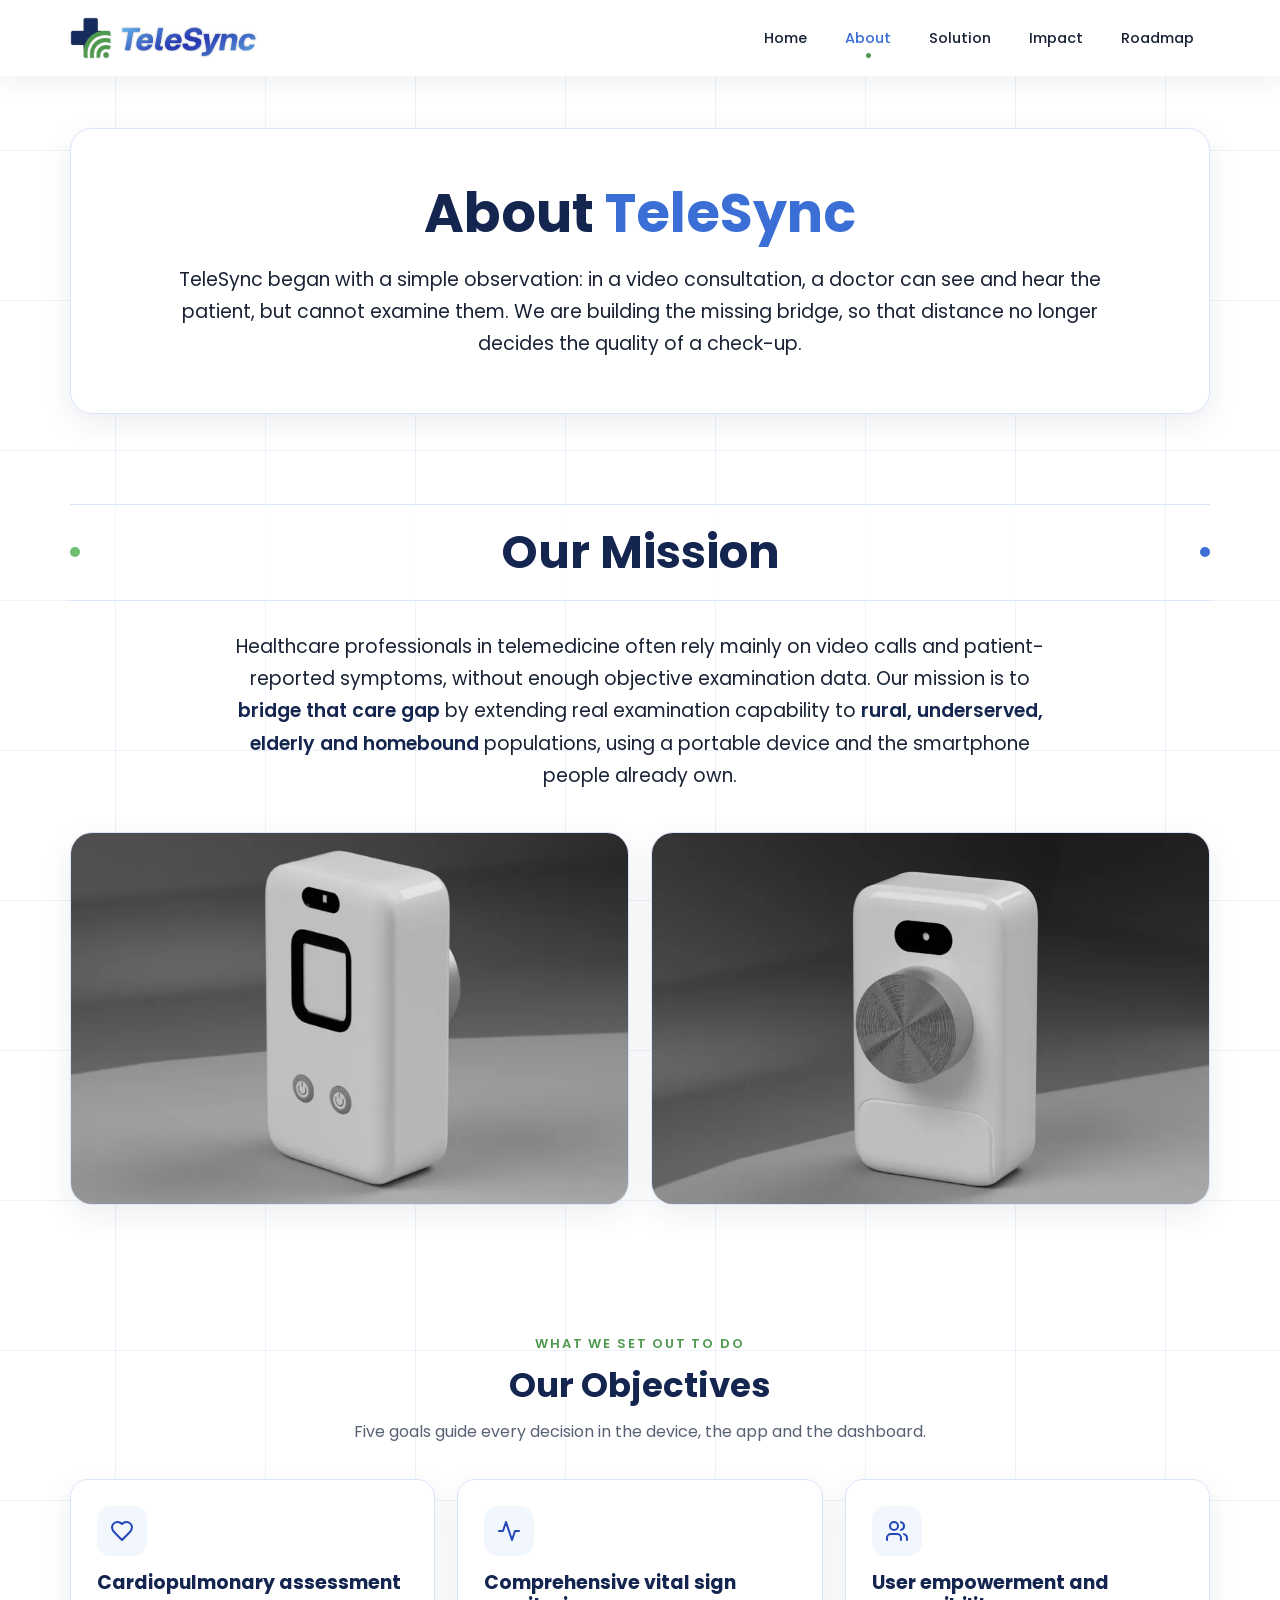
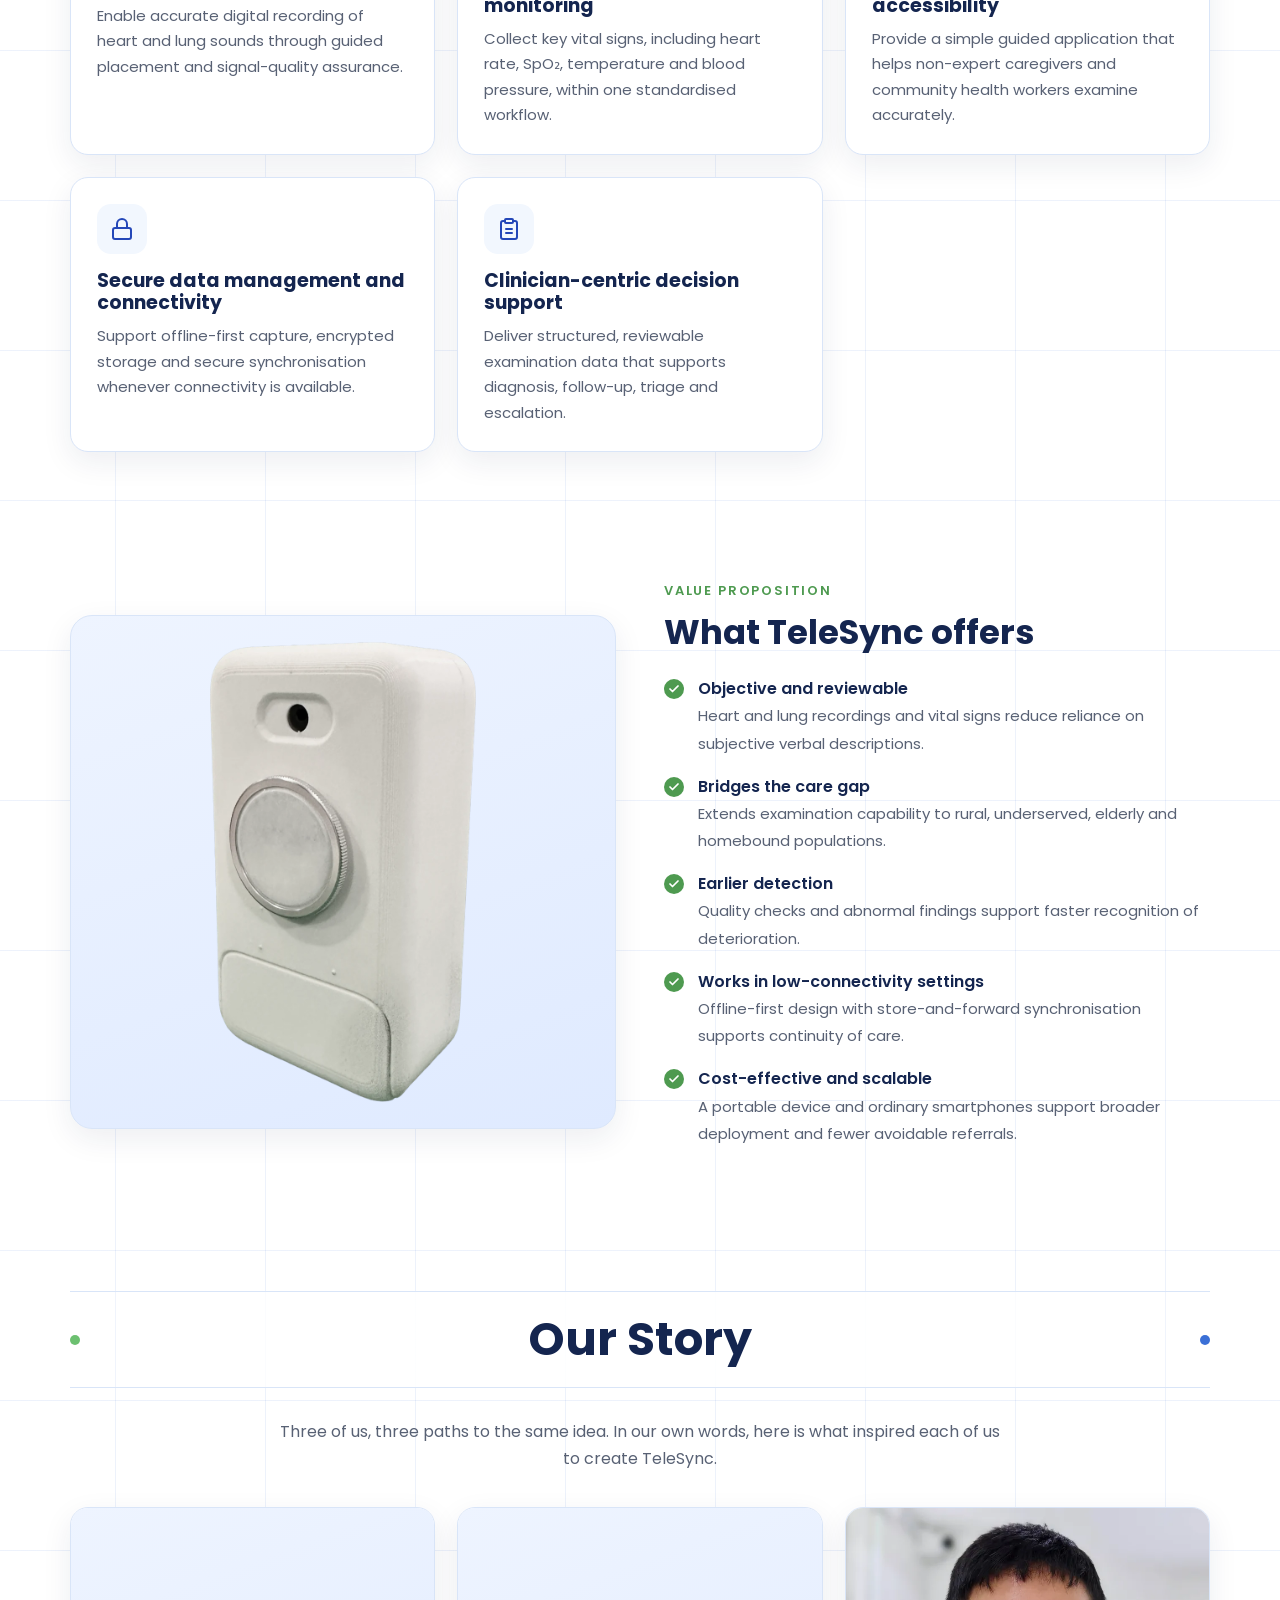
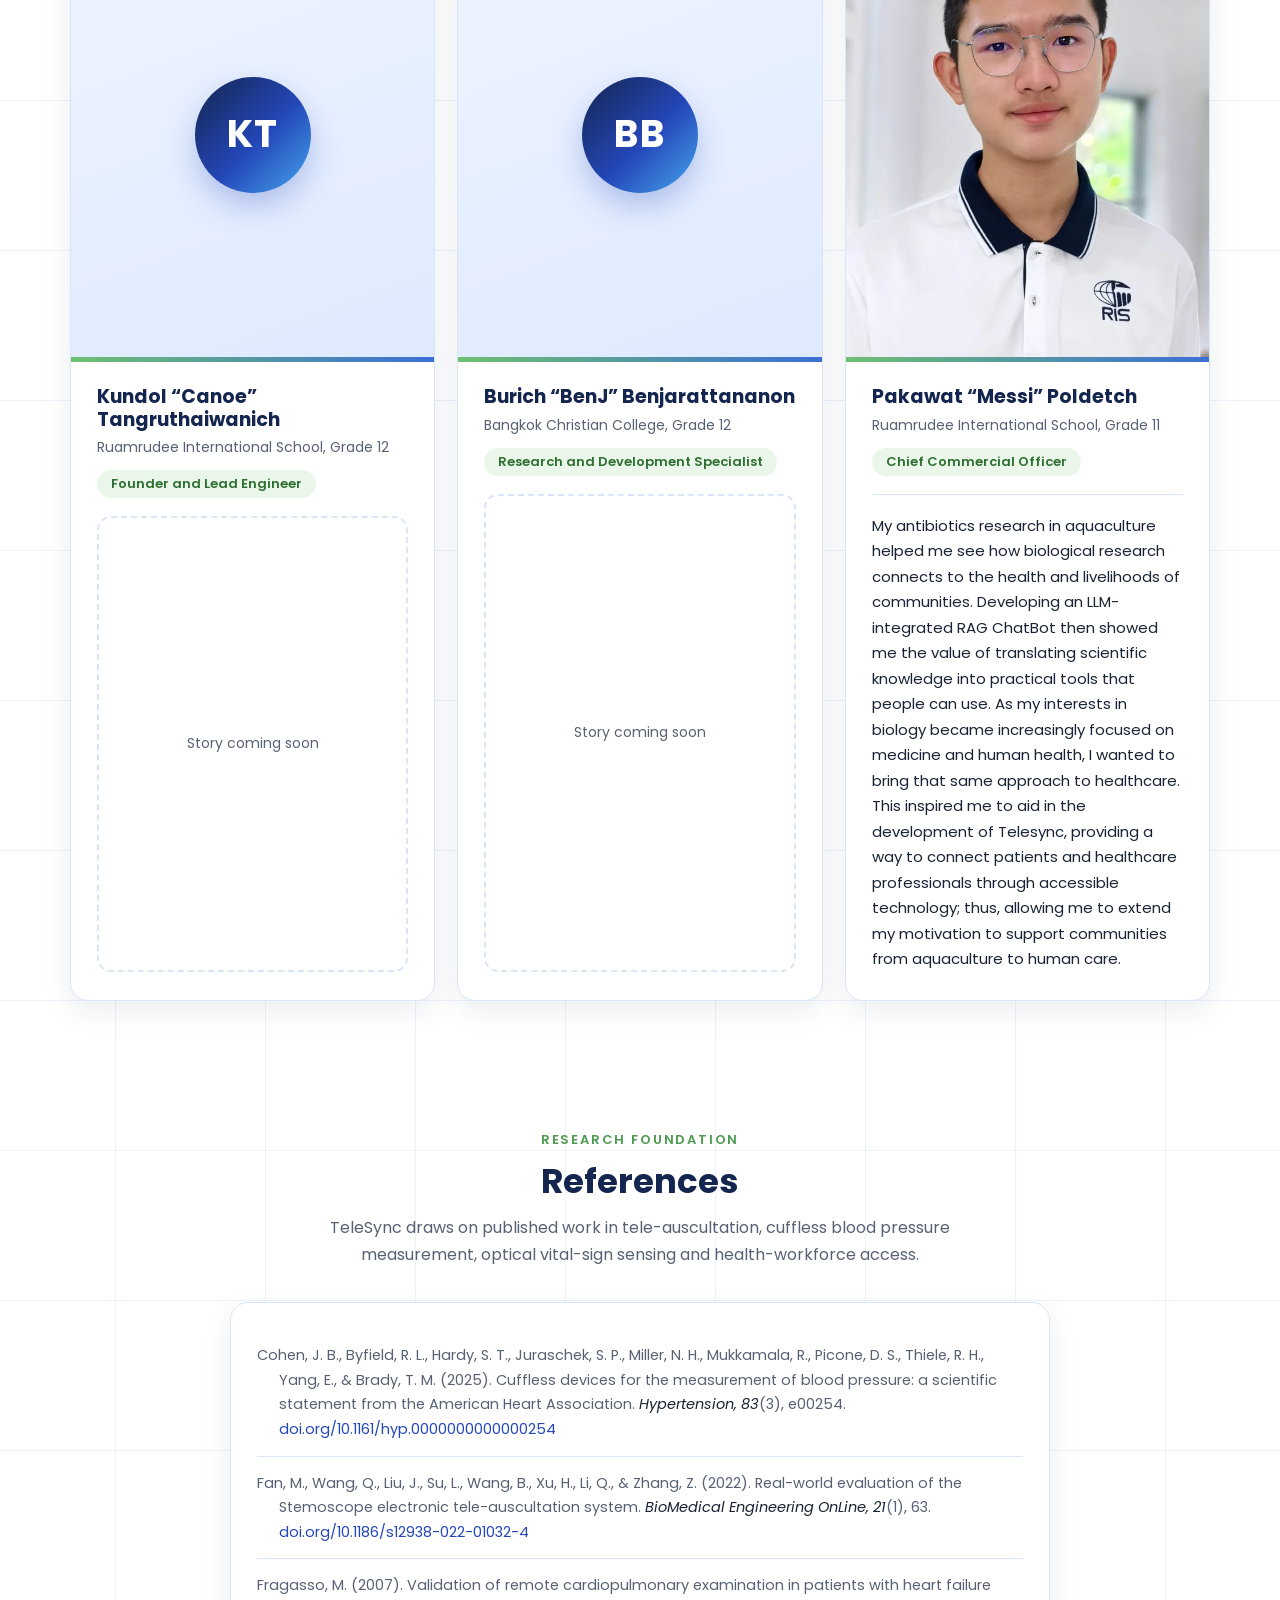
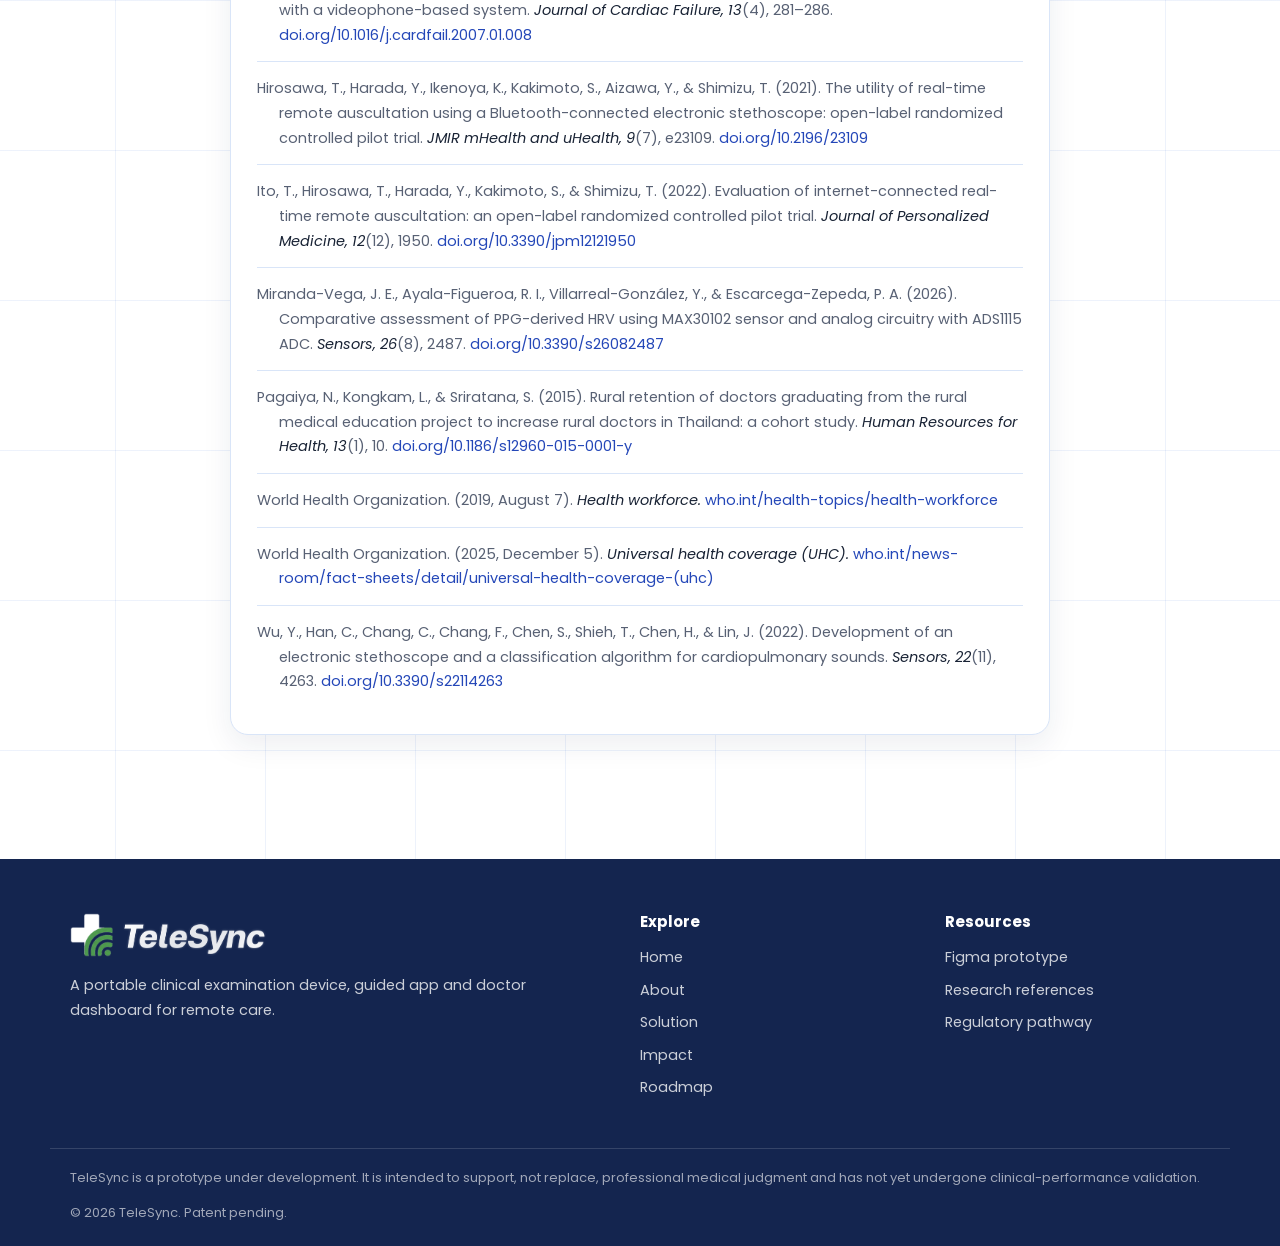
==== commit 25082ec6: "Add team photos, schools and roles to Our Story Each story card now has a photo, name, school and gr" ====
--- a/about.html
+++ b/about.html
@@ -121,20 +121,32 @@
           <p class="sub-lead">Three of us, three paths to the same idea. In our own words, here is what inspired each of us to create TeleSync.</p>
         </div>
         <div class="grid g3 stories">
-          <article class="card story is-empty reveal">
-            <h3 class="story-name"></h3>
-            <p class="story-role"></p>
-            <p class="story-text"></p>
-          </article>
-          <article class="card story is-empty reveal">
-            <h3 class="story-name"></h3>
-            <p class="story-role"></p>
-            <p class="story-text"></p>
+          <article class="card story reveal">
+            <div class="story-photo is-placeholder" aria-hidden="true"><span>KT</span></div>
+            <div class="story-body">
+              <h3 class="story-name">Kundol &ldquo;Canoe&rdquo; Tangruthaiwanich</h3>
+              <p class="story-school">Ruamrudee International School, Grade 12</p>
+              <p class="story-role">Founder and Lead Engineer</p>
+              <p class="story-text"></p>
+            </div>
           </article>
           <article class="card story reveal">
-            <h3 class="story-name">Pakawat &ldquo;Messi&rdquo; Poldetch</h3>
-            <p class="story-role">Ruamrudee International School, Grade 11</p>
-            <p class="story-text">My antibiotics research in aquaculture helped me see how biological research connects to the health and livelihoods of communities. Developing an LLM-integrated RAG ChatBot then showed me the value of translating scientific knowledge into practical tools that people can use. As my interests in biology became increasingly focused on medicine and human health, I wanted to bring that same approach to healthcare. This inspired me to aid in the development of Telesync, providing a way to connect patients and healthcare professionals through accessible technology; thus, allowing me to extend my motivation to support communities from aquaculture to human care.</p>
+            <div class="story-photo is-placeholder" aria-hidden="true"><span>BB</span></div>
+            <div class="story-body">
+              <h3 class="story-name">Burich &ldquo;BenJ&rdquo; Benjarattananon</h3>
+              <p class="story-school">Bangkok Christian College, Grade 12</p>
+              <p class="story-role">Research and Development Specialist</p>
+              <p class="story-text"></p>
+            </div>
+          </article>
+          <article class="card story reveal">
+            <figure class="story-photo"><img src="assets/img/team-pakawat.webp" alt="Portrait of Pakawat Poldetch" width="640" height="800" loading="lazy"></figure>
+            <div class="story-body">
+              <h3 class="story-name">Pakawat &ldquo;Messi&rdquo; Poldetch</h3>
+              <p class="story-school">Ruamrudee International School, Grade 11</p>
+              <p class="story-role">Chief Commercial Officer</p>
+              <p class="story-text">My antibiotics research in aquaculture helped me see how biological research connects to the health and livelihoods of communities. Developing an LLM-integrated RAG ChatBot then showed me the value of translating scientific knowledge into practical tools that people can use. As my interests in biology became increasingly focused on medicine and human health, I wanted to bring that same approach to healthcare. This inspired me to aid in the development of Telesync, providing a way to connect patients and healthcare professionals through accessible technology; thus, allowing me to extend my motivation to support communities from aquaculture to human care.</p>
+            </div>
           </article>
         </div>
       </div>
--- a/css/styles.css
+++ b/css/styles.css
@@ -377,15 +377,36 @@
 
 /* ---------- Our Story ---------- */
 
-.story { display: flex; flex-direction: column; border-top: 4px solid var(--blue-2); }
-.story-role { margin-bottom: 16px; font-size: 13.5px; font-weight: 600; color: var(--green); }
-.story .story-text { position: relative; padding-top: 16px; border-top: 1px solid var(--line); color: var(--ink); }
-.story.is-empty {
-  min-height: 260px; background: rgba(255, 255, 255, .6);
-  border: 2px dashed var(--line); box-shadow: none;
-}
-.story.is-empty:hover { transform: none; box-shadow: none; }
-.story.is-empty .story-text { border-top: 0; }
+.story { display: flex; flex-direction: column; padding: 0; overflow: hidden; }
+.story-photo {
+  position: relative; aspect-ratio: 4 / 5; overflow: hidden;
+  background: linear-gradient(160deg, #eef4ff, #dfeaff);
+}
+.story-photo img { width: 100%; height: 100%; object-fit: cover; object-position: center top; }
+.story-photo::after {
+  content: ""; position: absolute; left: 0; right: 0; bottom: 0; height: 5px;
+  background: linear-gradient(90deg, var(--green-2), var(--blue-2));
+}
+.story-photo.is-placeholder { display: grid; place-items: center; }
+.story-photo.is-placeholder span {
+  display: grid; place-items: center; width: 116px; height: 116px; border-radius: 50%;
+  background: var(--grad); color: #fff; font-size: 38px; font-weight: 700; letter-spacing: .04em;
+  box-shadow: 0 14px 30px rgba(36, 71, 184, .28);
+}
+.story-body { display: flex; flex: 1; flex-direction: column; align-items: flex-start; padding: 24px 26px 28px; }
+.story .story-name { margin-bottom: 6px; }
+.story .story-school { margin-bottom: 12px; font-size: 14px; color: var(--muted); line-height: 1.5; }
+.story .story-role {
+  display: inline-block; margin-bottom: 18px; padding: 5px 14px; border-radius: 999px;
+  background: #eaf6ea; color: #2f7032; font-size: 13px; font-weight: 600; line-height: 1.4;
+}
+.story .story-text { align-self: stretch; padding-top: 18px; border-top: 1px solid var(--line); color: var(--ink); }
+/* a story not yet written shows a quiet placeholder */
+.story .story-text:empty {
+  flex: 1; display: grid; place-items: center; min-height: 140px; padding: 18px;
+  border: 2px dashed var(--line); border-radius: 14px;
+}
+.story .story-text:empty::before { content: "Story coming soon"; font-size: 14px; color: var(--muted); }
 
 /* ---------- Footer ---------- */
 
@@ -457,5 +478,6 @@
   .timeline .node { width: 45px; height: 45px; font-size: 16px; }
   .site-footer .top { grid-template-columns: 1fr; gap: 28px; }
   .strip figure { flex-basis: 180px; }
+  .story-photo { aspect-ratio: 1 / 1; }
   .btn { width: 100%; }
 }
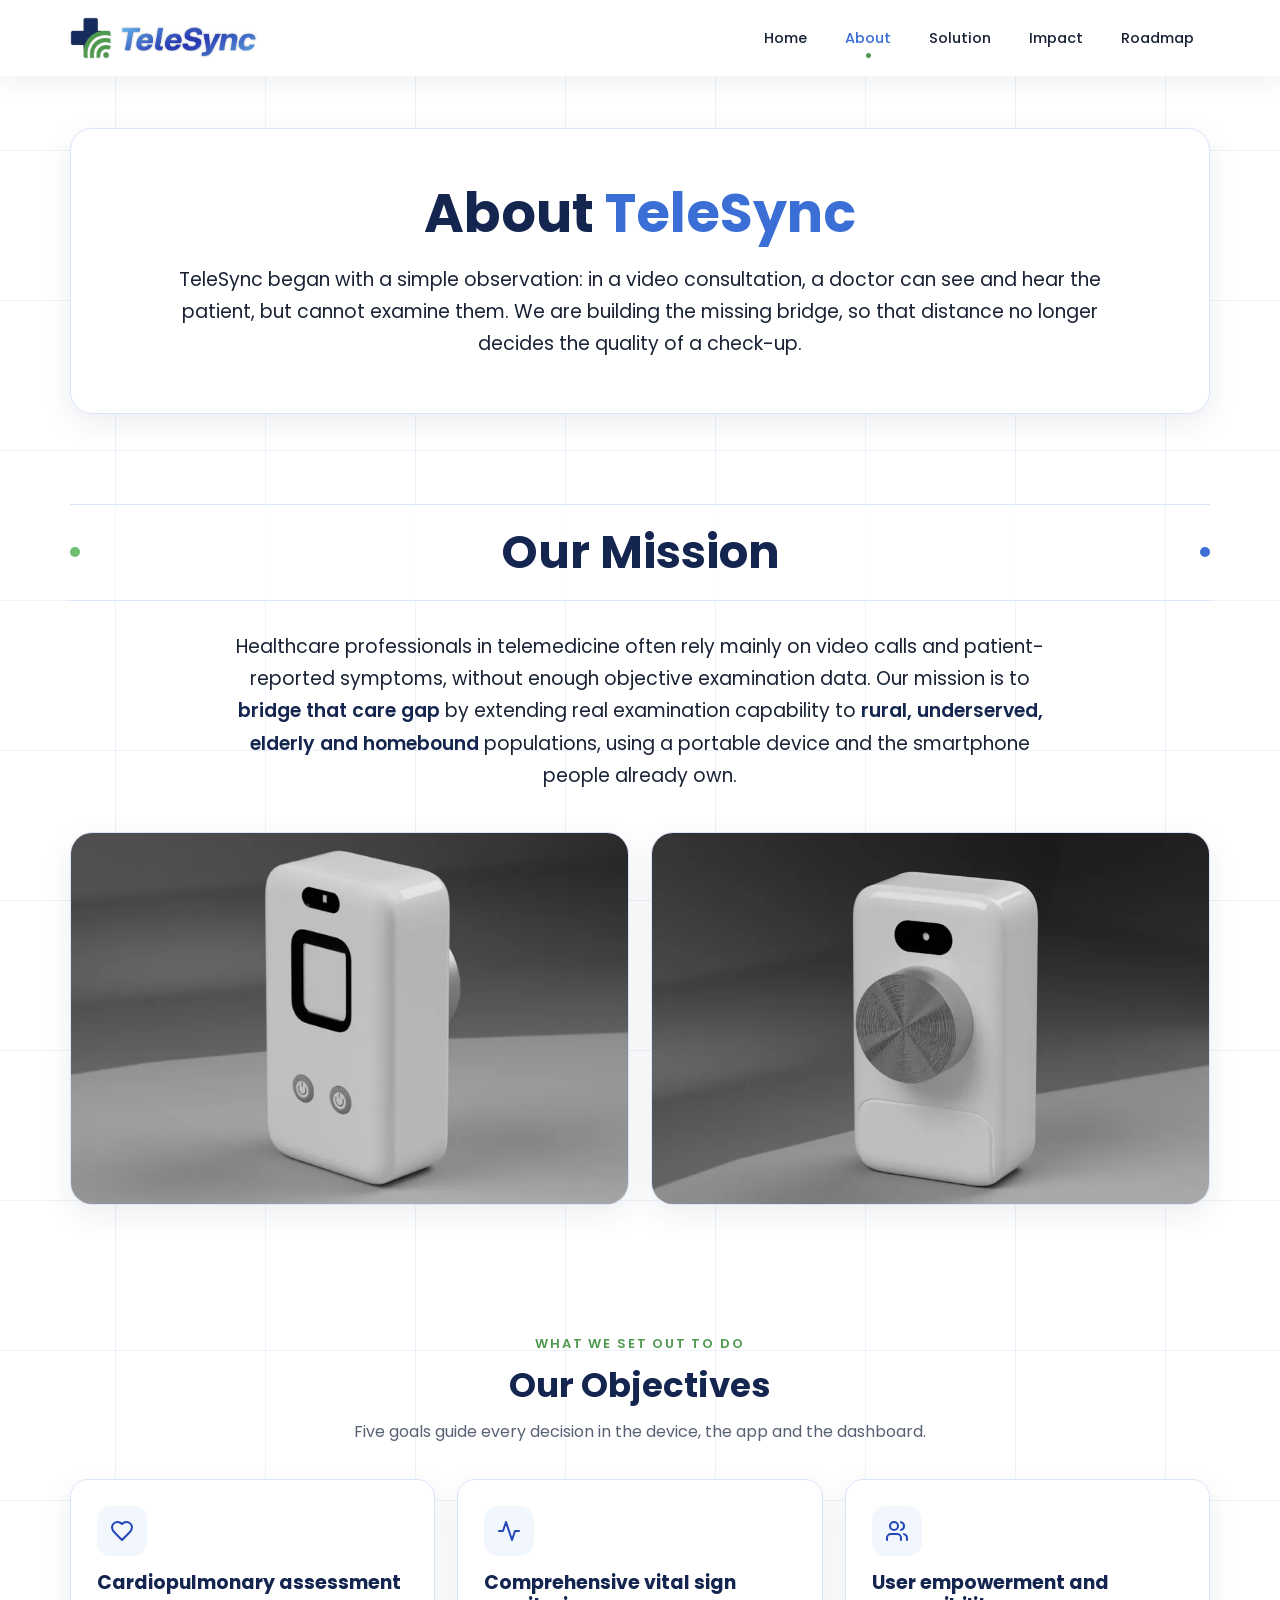
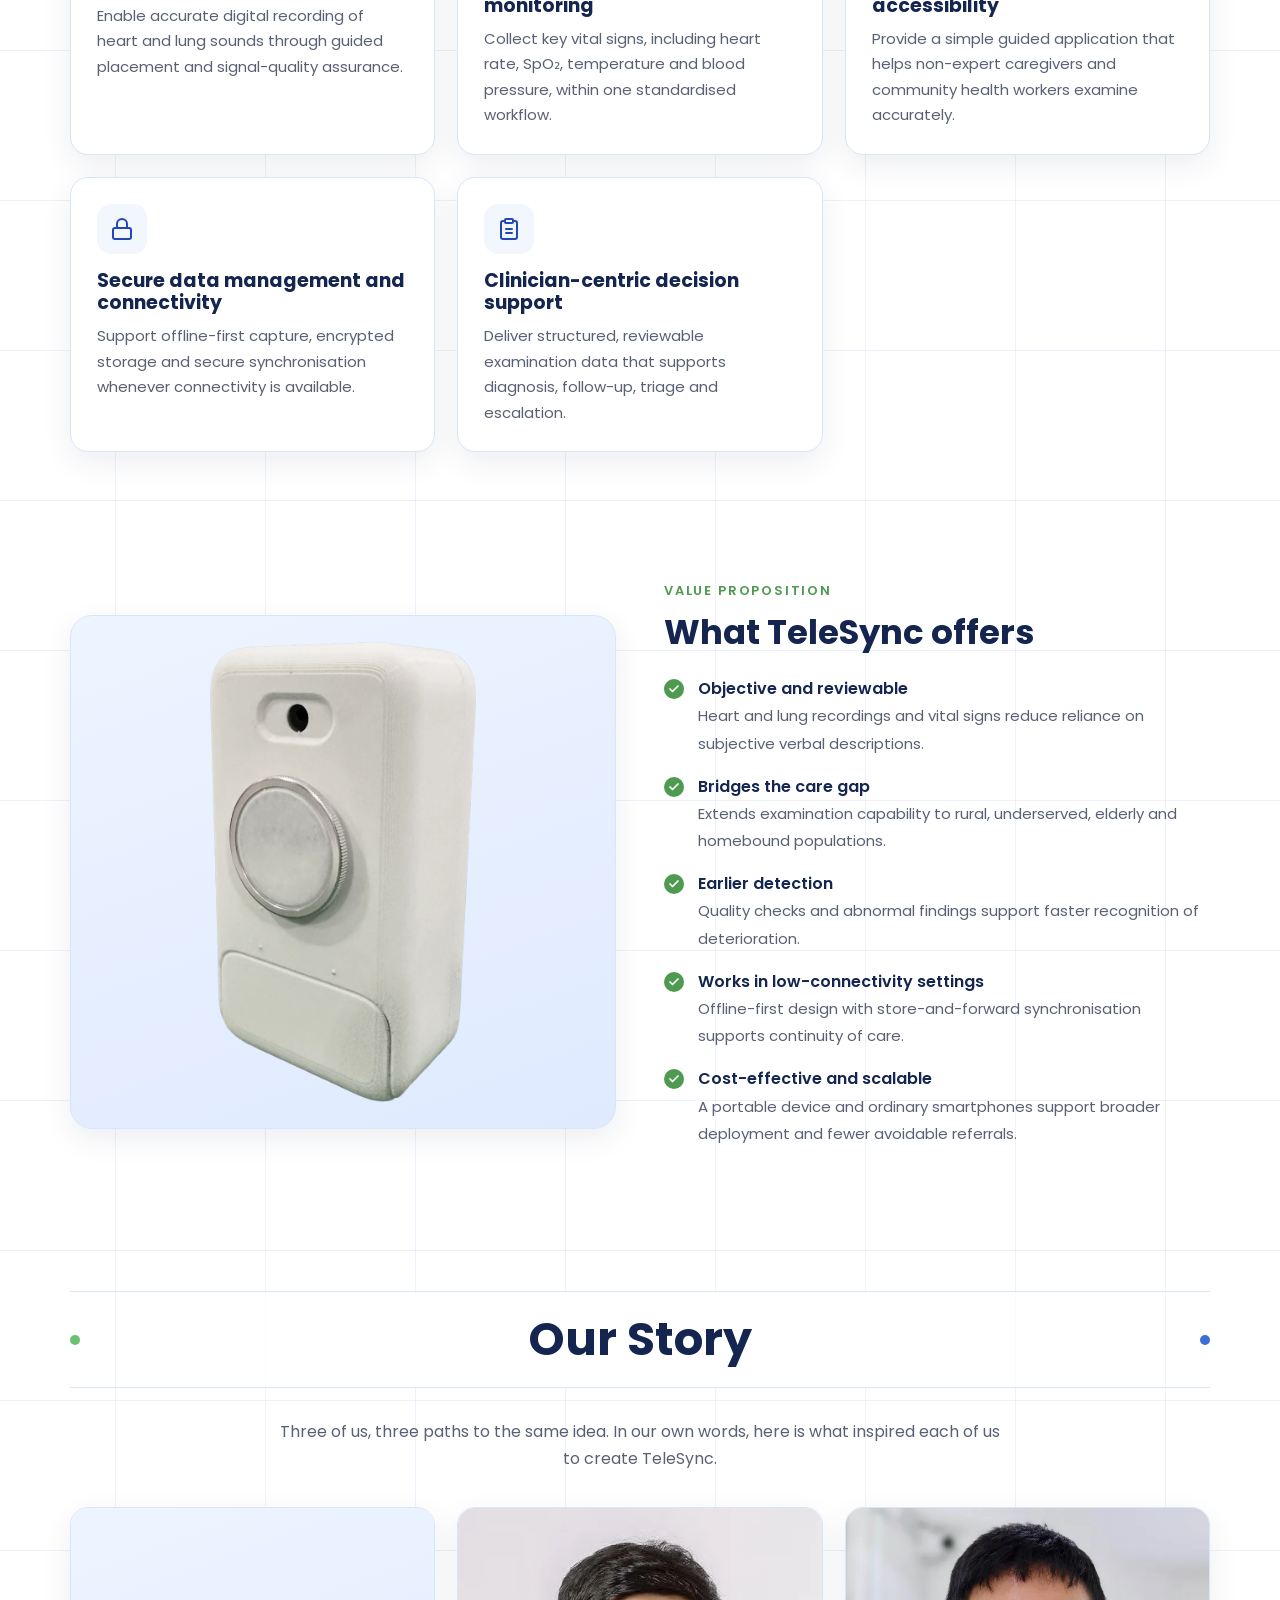
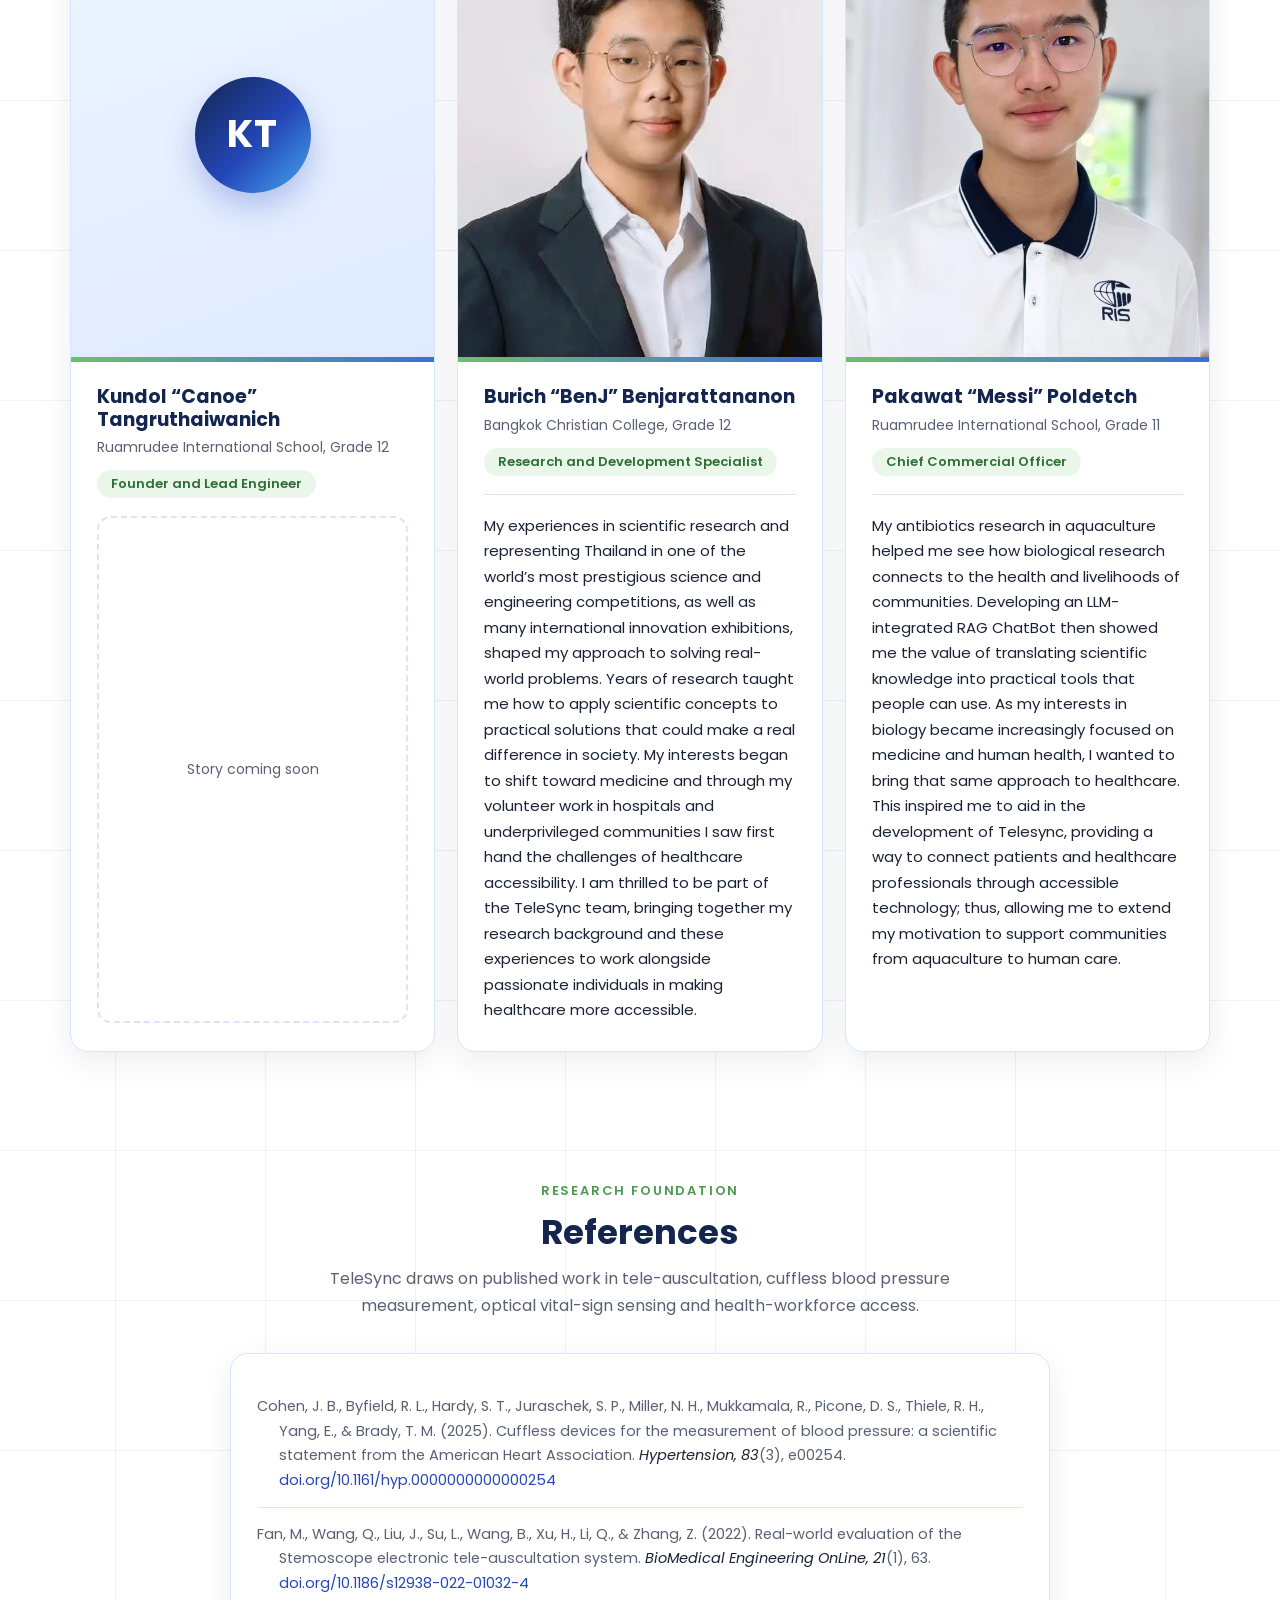
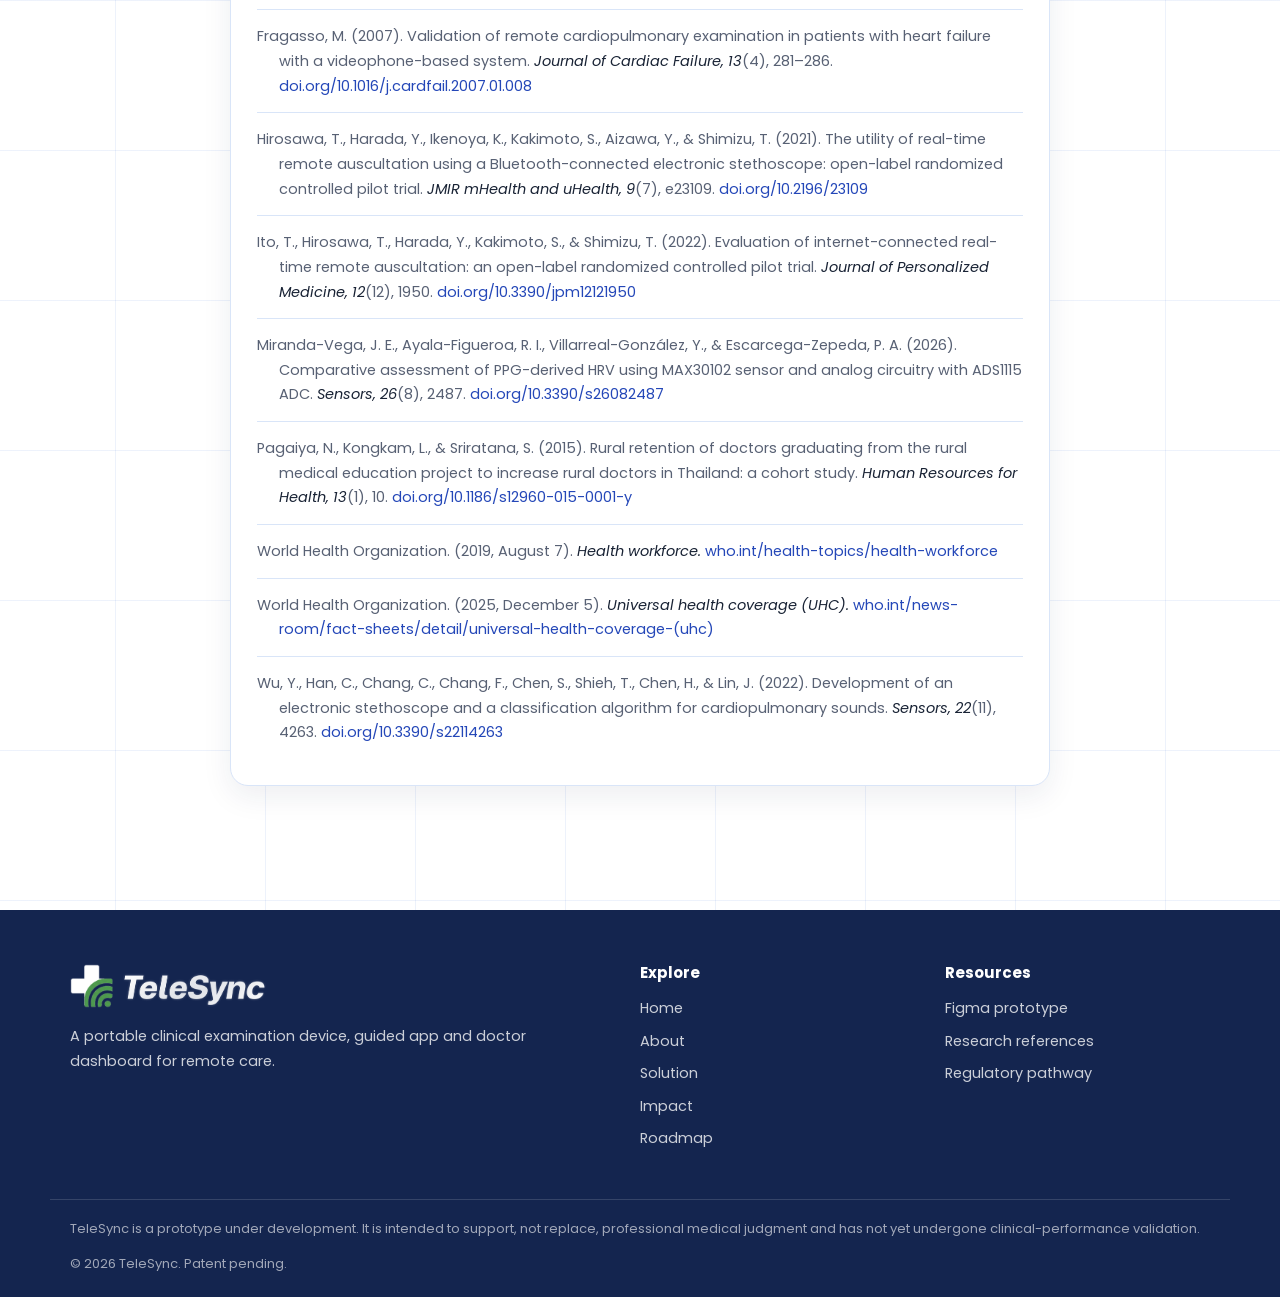
==== commit 03e894a6: "Add BenJ's photo and story to Our Story Co-Authored-By: Claude Opus 5.5 <noreply@anthropic.com> Clau" ====
--- a/about.html
+++ b/about.html
@@ -12,7 +12,7 @@
   <link rel="preconnect" href="https://fonts.googleapis.com">
   <link rel="preconnect" href="https://fonts.gstatic.com" crossorigin>
   <link href="https://fonts.googleapis.com/css2?family=Poppins:wght@400;500;600;700;800&display=swap" rel="stylesheet">
-  <link rel="stylesheet" href="css/styles.css">
+  <link rel="stylesheet" href="css/styles.css?v=2026-10-11">
   <script>document.documentElement.className = 'js';</script>
 </head>
 <body>
@@ -131,12 +131,12 @@
             </div>
           </article>
           <article class="card story reveal">
-            <div class="story-photo is-placeholder" aria-hidden="true"><span>BB</span></div>
+            <figure class="story-photo"><img src="assets/img/team-burich.webp" alt="Portrait of Burich Benjarattananon" width="480" height="600" loading="lazy"></figure>
             <div class="story-body">
               <h3 class="story-name">Burich &ldquo;BenJ&rdquo; Benjarattananon</h3>
               <p class="story-school">Bangkok Christian College, Grade 12</p>
               <p class="story-role">Research and Development Specialist</p>
-              <p class="story-text"></p>
+              <p class="story-text">My experiences in scientific research and representing Thailand in one of the world&rsquo;s most prestigious science and engineering competitions, as well as many international innovation exhibitions, shaped my approach to solving real-world problems. Years of research taught me how to apply scientific concepts to practical solutions that could make a real difference in society. My interests began to shift toward medicine and through my volunteer work in hospitals and underprivileged communities I saw first hand the challenges of healthcare accessibility. I am thrilled to be part of the TeleSync team, bringing together my research background and these experiences to work alongside passionate individuals in making healthcare more accessible.</p>
             </div>
           </article>
           <article class="card story reveal">
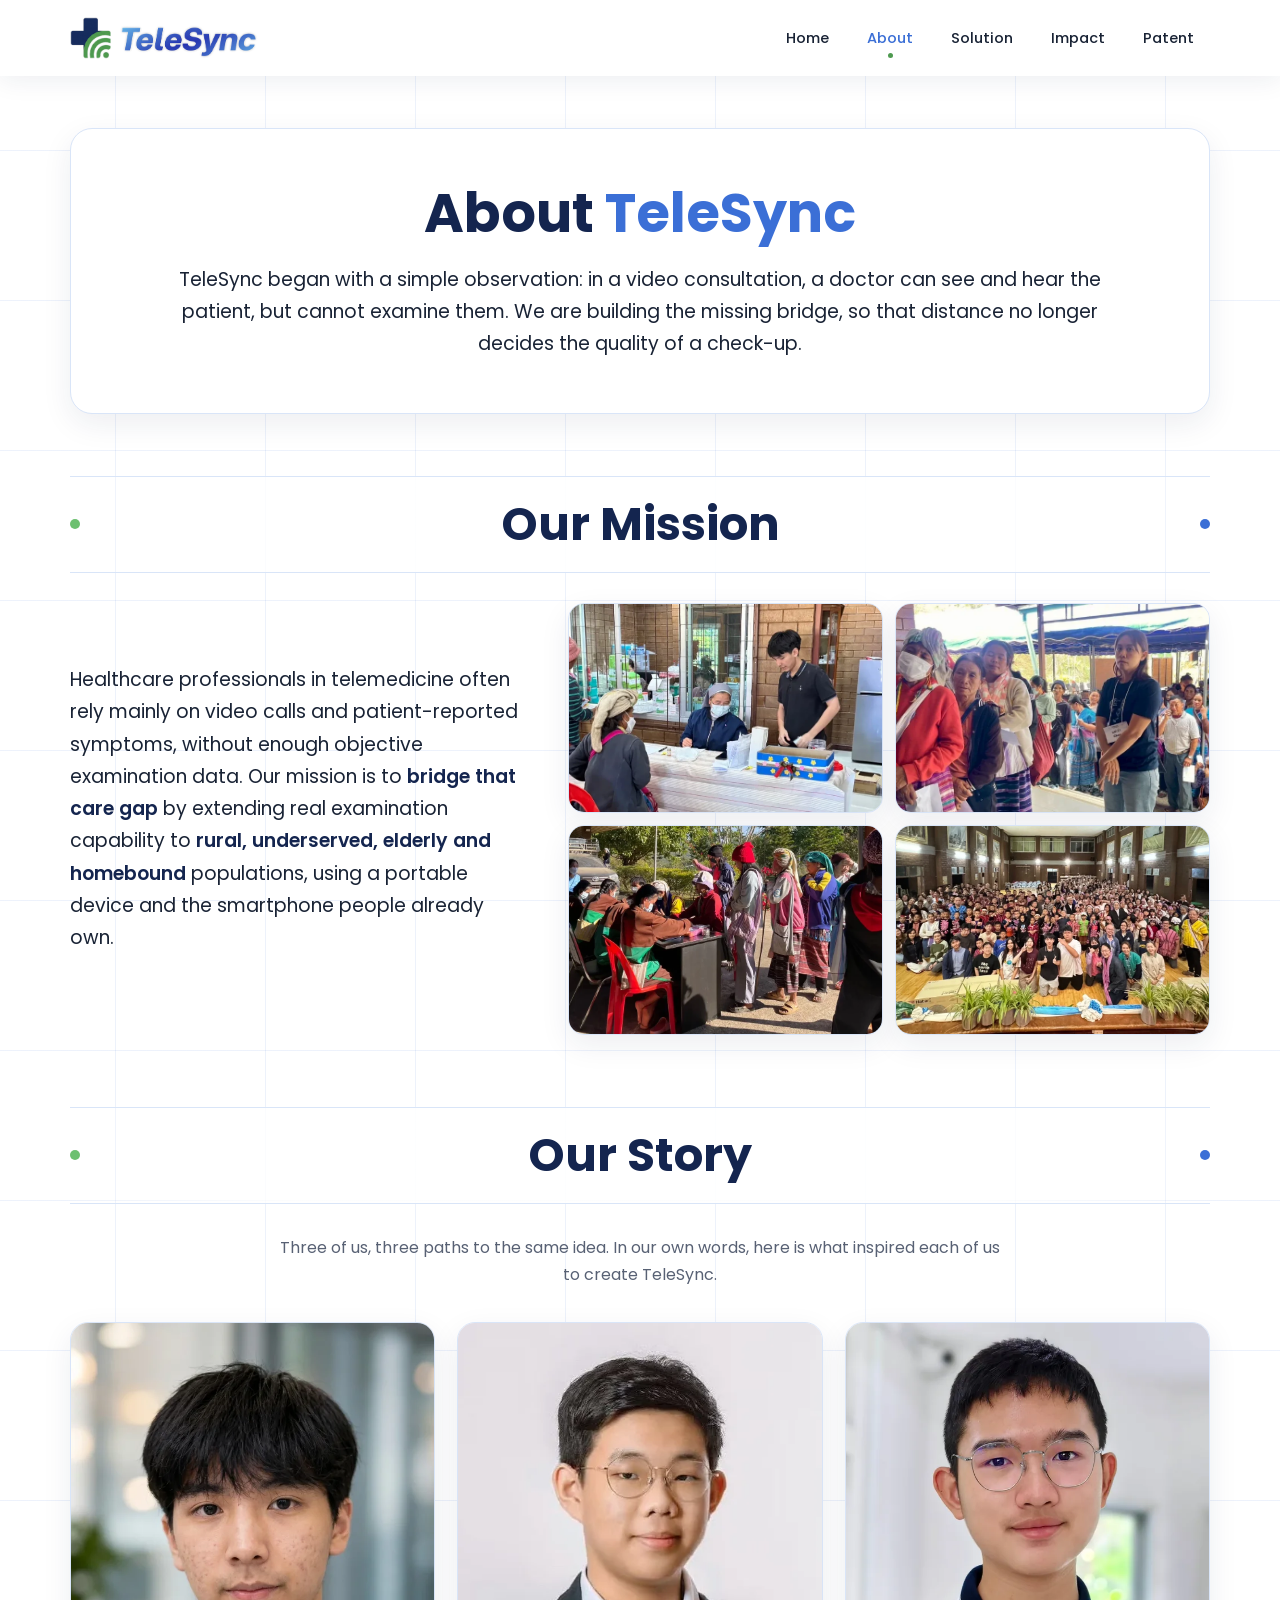
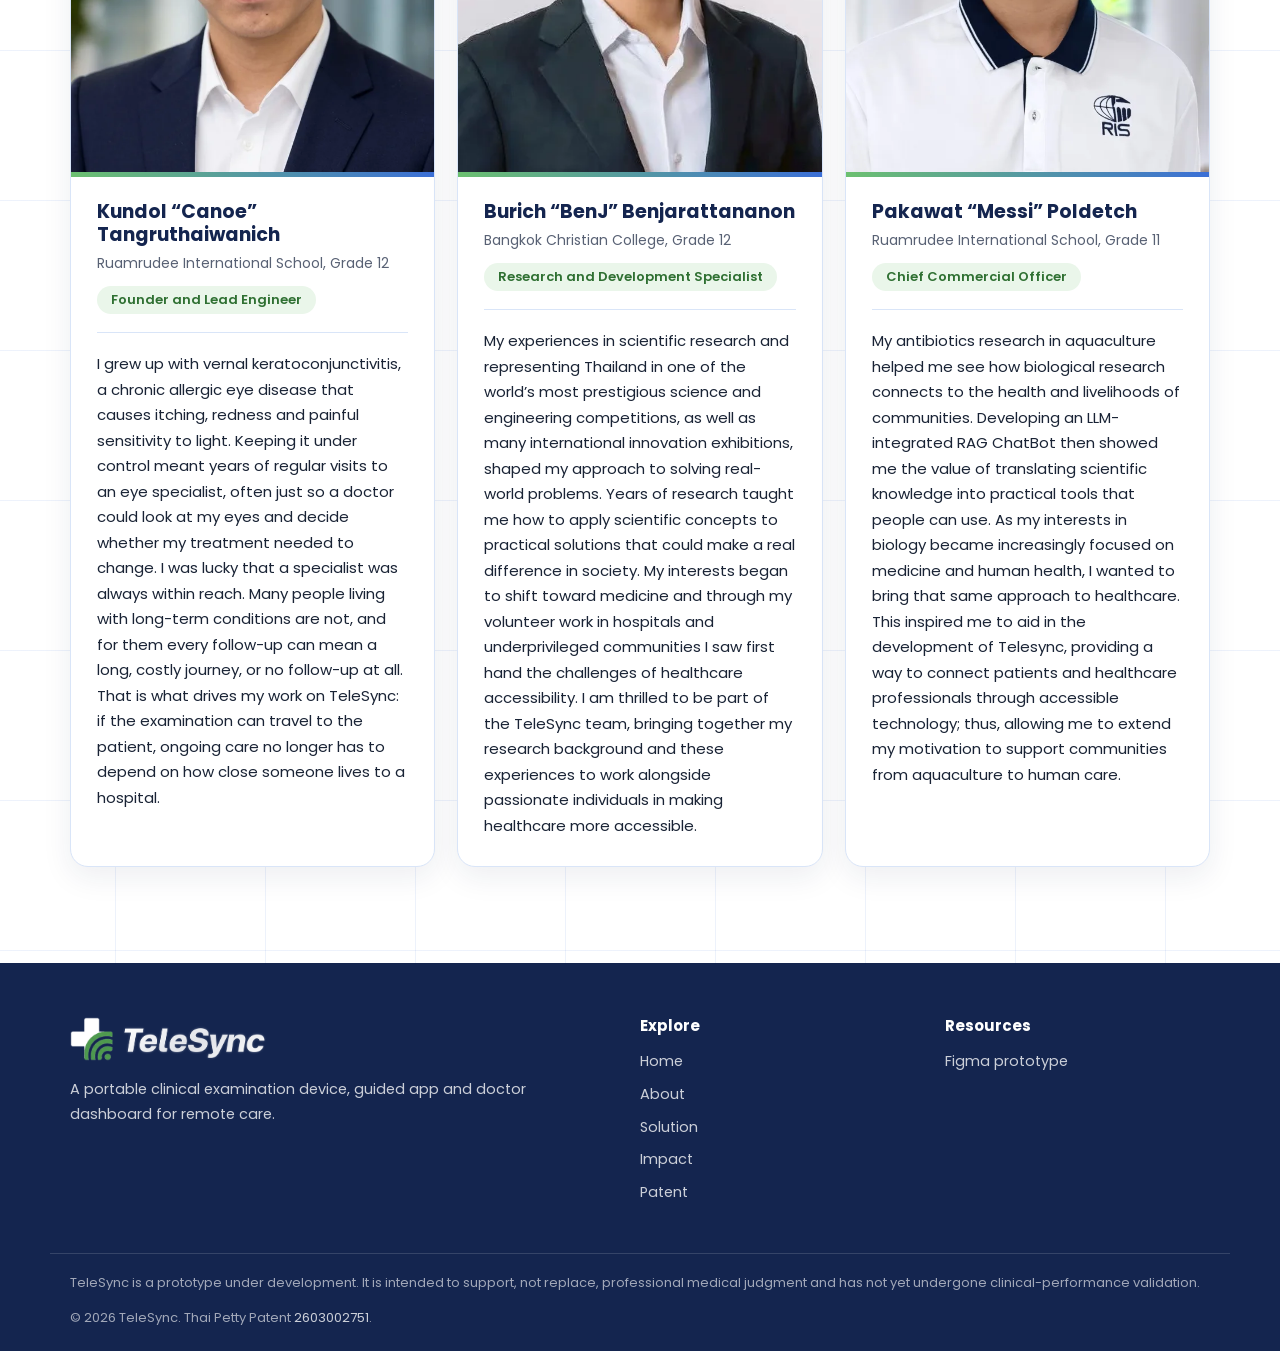
==== commit f5b093ac: "Add Patent page; streamline About, Solution and Impact; remove Roadmap - Add patent.html with the 19" ====
--- a/about.html
+++ b/about.html
@@ -3,16 +3,21 @@
 <head>
   <meta charset="utf-8">
   <meta name="viewport" content="width=device-width, initial-scale=1">
-  <title>About TeleSync – Mission and Objectives</title>
-  <meta name="description" content="The mission, objectives and research foundation behind TeleSync, a portable clinical examination system for remote care.">
-  <meta property="og:title" content="About TeleSync – Mission and Objectives">
-  <meta property="og:description" content="The mission, objectives and research foundation behind TeleSync, a portable clinical examination system for remote care.">
-  <meta property="og:image" content="assets/img/app-in-hand.webp">
+  <title>About TeleSync – Mission and Team</title>
+  <meta name="description" content="The mission behind TeleSync and the team building it: a portable clinical examination system for remote care.">
+  <meta property="og:title" content="About TeleSync – Mission and Team">
+  <meta property="og:description" content="The mission behind TeleSync and the team building it: a portable clinical examination system for remote care.">
+  <meta property="og:image" content="https://telesync.fit/assets/img/og-share.jpg">
+  <meta property="og:image:width" content="1200">
+  <meta property="og:image:height" content="630">
+  <meta property="og:type" content="website">
+  <meta name="twitter:card" content="summary_large_image">
+  <meta name="twitter:image" content="https://telesync.fit/assets/img/og-share.jpg">
   <link rel="icon" type="image/png" href="assets/img/favicon.png">
   <link rel="preconnect" href="https://fonts.googleapis.com">
   <link rel="preconnect" href="https://fonts.gstatic.com" crossorigin>
   <link href="https://fonts.googleapis.com/css2?family=Poppins:wght@400;500;600;700;800&display=swap" rel="stylesheet">
-  <link rel="stylesheet" href="css/styles.css?v=2026-10-11">
+  <link rel="stylesheet" href="css/styles.css?v=2026-11-02b">
   <script>document.documentElement.className = 'js';</script>
 </head>
 <body>
@@ -28,7 +33,7 @@
           <li><a href="about.html" aria-current="page">About</a></li>
           <li><a href="solution.html">Solution</a></li>
           <li><a href="impact.html">Impact</a></li>
-          <li><a href="roadmap.html">Roadmap</a></li>
+          <li><a href="patent.html">Patent</a></li>
         </ul>
       </nav>
     </div>
@@ -45,76 +50,22 @@
       </div>
     </section>
 
-    <section class="section">
+    <section class="section-tight">
       <div class="wrap">
         <div class="rule-title reveal"><h2>Our Mission</h2></div>
-        <div class="narrow wrap center reveal">
+        <div class="split mission reveal">
           <p class="lead">Healthcare professionals in telemedicine often rely mainly on video calls and patient-reported symptoms, without enough objective examination data. Our mission is to <strong>bridge that care gap</strong> by extending real examination capability to <strong>rural, underserved, elderly and homebound</strong> populations, using a portable device and the smartphone people already own.</p>
-        </div>
-        <div class="media-pair">
-          <figure class="media reveal"><img src="assets/img/render-dark-front.webp" alt="Render of the front of the TeleSync device" width="735" height="576" loading="lazy"></figure>
-          <figure class="media reveal"><img src="assets/img/render-dark-back.webp" alt="Render of the back of the TeleSync device with its stethoscope head" width="863" height="683" loading="lazy"></figure>
-        </div>
-      </div>
-    </section>
-
-    <section class="section">
-      <div class="wrap">
-        <div class="head center reveal">
-          <span class="eyebrow">What we set out to do</span>
-          <h2 class="sub-title">Our Objectives</h2>
-          <p class="sub-lead">Five goals guide every decision in the device, the app and the dashboard.</p>
-        </div>
-        <div class="grid g3">
-          <div class="card reveal">
-            <span class="icon" data-icon="heart"></span>
-            <h3>Cardiopulmonary assessment</h3>
-            <p>Enable accurate digital recording of heart and lung sounds through guided placement and signal-quality assurance.</p>
-          </div>
-          <div class="card reveal">
-            <span class="icon" data-icon="activity"></span>
-            <h3>Comprehensive vital sign monitoring</h3>
-            <p>Collect key vital signs, including heart rate, SpO₂, temperature and blood pressure, within one standardised workflow.</p>
-          </div>
-          <div class="card reveal">
-            <span class="icon" data-icon="users"></span>
-            <h3>User empowerment and accessibility</h3>
-            <p>Provide a simple guided application that helps non-expert caregivers and community health workers examine accurately.</p>
-          </div>
-          <div class="card reveal">
-            <span class="icon" data-icon="lock"></span>
-            <h3>Secure data management and connectivity</h3>
-            <p>Support offline-first capture, encrypted storage and secure synchronisation whenever connectivity is available.</p>
-          </div>
-          <div class="card reveal">
-            <span class="icon" data-icon="clipboard"></span>
-            <h3>Clinician-centric decision support</h3>
-            <p>Deliver structured, reviewable examination data that supports diagnosis, follow-up, triage and escalation.</p>
+          <div class="photo-quad">
+            <figure class="media"><img src="assets/img/rural-clinic.webp" alt="Medicine being handed out to villagers at a rural community clinic" width="821" height="516" loading="lazy"></figure>
+            <figure class="media"><img src="assets/img/rural-queue.webp" alt="Villagers queueing for a community health visit" width="828" height="450" loading="lazy"></figure>
+            <figure class="media"><img src="assets/img/rural-outdoor-clinic.webp" alt="Villagers lining up at an outdoor registration table" width="1200" height="611" loading="lazy"></figure>
+            <figure class="media"><img src="assets/img/rural-group.webp" alt="Group photo with a rural community in a school hall" width="1200" height="615" loading="lazy"></figure>
           </div>
         </div>
       </div>
     </section>
 
-    <section class="section">
-      <div class="wrap split">
-        <figure class="media media-contain reveal">
-          <img src="assets/img/device-angle.webp" alt="Photograph of the TeleSync prototype from the back, showing the stethoscope diaphragm" width="634" height="1100" loading="lazy" style="max-height: 460px">
-        </figure>
-        <div class="reveal">
-          <span class="eyebrow">Value proposition</span>
-          <h2 class="sub-title">What TeleSync offers</h2>
-          <ul class="ticks" style="margin-top: 22px">
-            <li><strong>Objective and reviewable</strong><span>Heart and lung recordings and vital signs reduce reliance on subjective verbal descriptions.</span></li>
-            <li><strong>Bridges the care gap</strong><span>Extends examination capability to rural, underserved, elderly and homebound populations.</span></li>
-            <li><strong>Earlier detection</strong><span>Quality checks and abnormal findings support faster recognition of deterioration.</span></li>
-            <li><strong>Works in low-connectivity settings</strong><span>Offline-first design with store-and-forward synchronisation supports continuity of care.</span></li>
-            <li><strong>Cost-effective and scalable</strong><span>A portable device and ordinary smartphones support broader deployment and fewer avoidable referrals.</span></li>
-          </ul>
-        </div>
-      </div>
-    </section>
-
-    <section class="section" id="our-story">
+    <section class="section-tight" id="our-story">
       <div class="wrap">
         <div class="rule-title reveal"><h2>Our Story</h2></div>
         <div class="head center reveal">
@@ -122,12 +73,12 @@
         </div>
         <div class="grid g3 stories">
           <article class="card story reveal">
-            <div class="story-photo is-placeholder" aria-hidden="true"><span>KT</span></div>
+            <figure class="story-photo"><img src="assets/img/team-kundol.webp?v=2" alt="Portrait of Kundol Tangruthaiwanich" width="640" height="800" loading="lazy"></figure>
             <div class="story-body">
               <h3 class="story-name">Kundol &ldquo;Canoe&rdquo; Tangruthaiwanich</h3>
               <p class="story-school">Ruamrudee International School, Grade 12</p>
               <p class="story-role">Founder and Lead Engineer</p>
-              <p class="story-text"></p>
+              <p class="story-text">I grew up with vernal keratoconjunctivitis, a chronic allergic eye disease that causes itching, redness and painful sensitivity to light. Keeping it under control meant years of regular visits to an eye specialist, often just so a doctor could look at my eyes and decide whether my treatment needed to change. I was lucky that a specialist was always within reach. Many people living with long-term conditions are not, and for them every follow-up can mean a long, costly journey, or no follow-up at all. That is what drives my work on TeleSync: if the examination can travel to the patient, ongoing care no longer has to depend on how close someone lives to a hospital.</p>
             </div>
           </article>
           <article class="card story reveal">
@@ -152,30 +103,6 @@
       </div>
     </section>
 
-    <section class="section" id="references">
-      <div class="wrap narrow">
-        <div class="head center reveal">
-          <span class="eyebrow">Research foundation</span>
-          <h2 class="sub-title">References</h2>
-          <p class="sub-lead">TeleSync draws on published work in tele-auscultation, cuffless blood pressure measurement, optical vital-sign sensing and health-workforce access.</p>
-        </div>
-        <div class="card reveal">
-          <ul class="refs">
-            <li>Cohen, J. B., Byfield, R. L., Hardy, S. T., Juraschek, S. P., Miller, N. H., Mukkamala, R., Picone, D. S., Thiele, R. H., Yang, E., &amp; Brady, T. M. (2025). Cuffless devices for the measurement of blood pressure: a scientific statement from the American Heart Association. <em>Hypertension, 83</em>(3), e00254. <a href="https://doi.org/10.1161/hyp.0000000000000254" target="_blank" rel="noopener">doi.org/10.1161/hyp.0000000000000254</a></li>
-            <li>Fan, M., Wang, Q., Liu, J., Su, L., Wang, B., Xu, H., Li, Q., &amp; Zhang, Z. (2022). Real-world evaluation of the Stemoscope electronic tele-auscultation system. <em>BioMedical Engineering OnLine, 21</em>(1), 63. <a href="https://doi.org/10.1186/s12938-022-01032-4" target="_blank" rel="noopener">doi.org/10.1186/s12938-022-01032-4</a></li>
-            <li>Fragasso, M. (2007). Validation of remote cardiopulmonary examination in patients with heart failure with a videophone-based system. <em>Journal of Cardiac Failure, 13</em>(4), 281–286. <a href="https://doi.org/10.1016/j.cardfail.2007.01.008" target="_blank" rel="noopener">doi.org/10.1016/j.cardfail.2007.01.008</a></li>
-            <li>Hirosawa, T., Harada, Y., Ikenoya, K., Kakimoto, S., Aizawa, Y., &amp; Shimizu, T. (2021). The utility of real-time remote auscultation using a Bluetooth-connected electronic stethoscope: open-label randomized controlled pilot trial. <em>JMIR mHealth and uHealth, 9</em>(7), e23109. <a href="https://doi.org/10.2196/23109" target="_blank" rel="noopener">doi.org/10.2196/23109</a></li>
-            <li>Ito, T., Hirosawa, T., Harada, Y., Kakimoto, S., &amp; Shimizu, T. (2022). Evaluation of internet-connected real-time remote auscultation: an open-label randomized controlled pilot trial. <em>Journal of Personalized Medicine, 12</em>(12), 1950. <a href="https://doi.org/10.3390/jpm12121950" target="_blank" rel="noopener">doi.org/10.3390/jpm12121950</a></li>
-            <li>Miranda-Vega, J. E., Ayala-Figueroa, R. I., Villarreal-González, Y., &amp; Escarcega-Zepeda, P. A. (2026). Comparative assessment of PPG-derived HRV using MAX30102 sensor and analog circuitry with ADS1115 ADC. <em>Sensors, 26</em>(8), 2487. <a href="https://doi.org/10.3390/s26082487" target="_blank" rel="noopener">doi.org/10.3390/s26082487</a></li>
-            <li>Pagaiya, N., Kongkam, L., &amp; Sriratana, S. (2015). Rural retention of doctors graduating from the rural medical education project to increase rural doctors in Thailand: a cohort study. <em>Human Resources for Health, 13</em>(1), 10. <a href="https://doi.org/10.1186/s12960-015-0001-y" target="_blank" rel="noopener">doi.org/10.1186/s12960-015-0001-y</a></li>
-            <li>World Health Organization. (2019, August 7). <em>Health workforce.</em> <a href="https://www.who.int/health-topics/health-workforce#tab=tab_1" target="_blank" rel="noopener">who.int/health-topics/health-workforce</a></li>
-            <li>World Health Organization. (2025, December 5). <em>Universal health coverage (UHC).</em> <a href="https://www.who.int/news-room/fact-sheets/detail/universal-health-coverage-%28uhc%29" target="_blank" rel="noopener">who.int/news-room/fact-sheets/detail/universal-health-coverage-(uhc)</a></li>
-            <li>Wu, Y., Han, C., Chang, C., Chang, F., Chen, S., Shieh, T., Chen, H., &amp; Lin, J. (2022). Development of an electronic stethoscope and a classification algorithm for cardiopulmonary sounds. <em>Sensors, 22</em>(11), 4263. <a href="https://doi.org/10.3390/s22114263" target="_blank" rel="noopener">doi.org/10.3390/s22114263</a></li>
-          </ul>
-        </div>
-      </div>
-    </section>
-
   </main>
 
   <footer class="site-footer">
@@ -191,24 +118,22 @@
           <li><a href="about.html">About</a></li>
           <li><a href="solution.html">Solution</a></li>
           <li><a href="impact.html">Impact</a></li>
-          <li><a href="roadmap.html">Roadmap</a></li>
+          <li><a href="patent.html">Patent</a></li>
         </ul>
       </div>
       <div>
         <h4>Resources</h4>
         <ul>
           <li><a href="https://www.figma.com/design/eTXzqV9W2M6x8Y5pykawFQ/TeleSync_UI-UX?node-id=0-1" target="_blank" rel="noopener">Figma prototype</a></li>
-          <li><a href="about.html#references">Research references</a></li>
-          <li><a href="roadmap.html#regulation">Regulatory pathway</a></li>
         </ul>
       </div>
     </div>
     <div class="wrap bottom">
       <p>TeleSync is a prototype under development. It is intended to support, not replace, professional medical judgment and has not yet undergone clinical-performance validation.</p>
-      <p>© 2026 TeleSync. Patent pending.</p>
+      <p>© 2026 TeleSync. Thai Petty Patent <a href="patent.html">2603002751</a>.</p>
     </div>
   </footer>
 
-  <script src="js/main.js"></script>
+  <script src="js/main.js?v=2026-10-28"></script>
 </body>
 </html>
--- a/css/styles.css
+++ b/css/styles.css
@@ -46,7 +46,7 @@
 h1, h2, h3, h4 { margin: 0; line-height: 1.2; color: var(--ink); font-weight: 700; }
 p { margin: 0 0 1em; }
 p:last-child { margin-bottom: 0; }
-ul { margin: 0; padding: 0; list-style: none; }
+ul, ol { margin: 0; padding: 0; list-style: none; }
 strong { font-weight: 600; }
 
 .wrap { width: 100%; max-width: var(--wrap); margin: 0 auto; padding: 0 20px; }
@@ -303,78 +303,6 @@
 .cta { text-align: center; }
 .cta p { max-width: 40em; margin: 0 auto 24px; }
 
-/* ---------- Phone strip ---------- */
-
-.strip {
-  display: flex; gap: 22px; overflow-x: auto; padding: 10px 20px 26px;
-  scroll-snap-type: x mandatory; scroll-padding: 20px;
-  scrollbar-width: thin; scrollbar-color: var(--blue-2) transparent;
-}
-.strip figure { flex: 0 0 210px; scroll-snap-align: start; }
-.strip img { filter: drop-shadow(0 14px 22px rgba(20, 37, 79, .18)); }
-.strip figcaption { font-size: 14px; }
-.strip figcaption b { display: block; color: var(--navy); font-weight: 600; }
-.strip-hint { text-align: center; font-size: 13px; color: var(--muted); }
-
-/* ---------- Flow / steps ---------- */
-
-.flow { counter-reset: step; }
-.flow .card { position: relative; padding-top: 34px; }
-.flow .card::before {
-  counter-increment: step; content: counter(step);
-  position: absolute; top: -18px; left: 24px; width: 38px; height: 38px; border-radius: 50%;
-  display: grid; place-items: center; background: var(--grad); color: #fff; font-weight: 700;
-  box-shadow: 0 6px 14px rgba(36, 71, 184, .35);
-}
-.flow-red .card::before { background: linear-gradient(135deg, #b3261e, #ef5b4c); box-shadow: 0 6px 14px rgba(214, 52, 44, .35); }
-.flow .card img { max-height: 330px; width: auto; margin: 16px auto 0; }
-
-/* ---------- Timeline ---------- */
-
-.timeline { position: relative; max-width: 860px; margin: 0 auto; }
-.timeline::before {
-  content: ""; position: absolute; left: 27px; top: 10px; bottom: 10px; width: 3px;
-  background: linear-gradient(var(--green-2), var(--blue-2), var(--navy)); border-radius: 3px;
-}
-.timeline > li { position: relative; padding-left: 82px; margin-bottom: 22px; }
-.timeline > li:last-child { margin-bottom: 0; }
-.timeline .node {
-  position: absolute; left: 0; top: 14px; width: 57px; height: 57px; border-radius: 50%;
-  display: grid; place-items: center; background: #fff; border: 3px solid var(--blue-2);
-  font-weight: 700; font-size: 18px; color: var(--blue);
-}
-.timeline .done .node { background: var(--green); border-color: var(--green); color: #fff; }
-.timeline .now .node { background: var(--blue); border-color: var(--blue); color: #fff; box-shadow: 0 0 0 7px rgba(59, 111, 214, .18); }
-.status {
-  display: inline-block; margin-bottom: 8px; padding: 3px 12px; border-radius: 999px;
-  font-size: 12px; font-weight: 600; letter-spacing: .04em; text-transform: uppercase;
-  background: var(--tint); color: var(--blue);
-}
-.done .status { background: #eaf6ea; color: #2f7032; }
-.now .status { background: var(--blue); color: #fff; }
-
-/* ---------- Compare ---------- */
-
-.compare { display: grid; grid-template-columns: 1fr auto 1fr; gap: 18px; align-items: stretch; }
-.compare .card { text-align: center; }
-.compare .vs { align-self: center; font-weight: 700; color: var(--muted); }
-.compare .card.win { background: var(--grad); border-color: transparent; }
-.compare .card.win h3, .compare .card.win p { color: #fff; }
-
-/* ---------- References ---------- */
-
-.refs li {
-  padding: 14px 0 14px 22px; border-bottom: 1px solid var(--line);
-  font-size: 14.5px; color: var(--muted); text-indent: -22px; overflow-wrap: anywhere;
-}
-.refs li:last-child { border-bottom: 0; }
-.refs em { color: var(--ink); }
-
-.note {
-  border-left: 4px solid var(--green); background: #f3faf3; border-radius: 0 14px 14px 0;
-  padding: 18px 22px; font-size: 15px; color: var(--ink);
-}
-
 /* ---------- Our Story ---------- */
 
 .story { display: flex; flex-direction: column; padding: 0; overflow: hidden; }
@@ -407,6 +335,116 @@
   border: 2px dashed var(--line); border-radius: 14px;
 }
 .story .story-text:empty::before { content: "Story coming soon"; font-size: 14px; color: var(--muted); }
+
+/* ---------- Photo-led layouts ---------- */
+
+/* full-bleed hero made of three photos */
+.photo-hero {
+  position: relative; overflow: hidden; background: var(--navy);
+  height: clamp(340px, 54vh, 460px);
+}
+.photo-wall {
+  position: absolute; inset: 0;
+  display: grid; grid-template-columns: repeat(3, minmax(0, 1fr)); gap: 4px;
+}
+.photo-wall figure { position: relative; overflow: hidden; }
+.photo-wall img { width: 100%; height: 100%; object-fit: cover; animation: drift 18s ease-in-out infinite alternate; }
+.photo-wall figure:nth-child(2) img { animation-delay: -6s; }
+.photo-wall figure:nth-child(3) img { animation-delay: -12s; }
+@keyframes drift { to { transform: scale(1.07); } }
+.photo-hero::after {
+  content: ""; position: absolute; inset: 0; z-index: 1;
+  background: linear-gradient(180deg, rgba(14, 26, 58, .05) 0%, rgba(14, 26, 58, .25) 45%, rgba(14, 26, 58, .94) 100%);
+}
+.photo-hero .tile-tag { z-index: 2; }
+.photo-hero-copy { position: absolute; z-index: 2; left: 0; right: 0; bottom: clamp(30px, 7vh, 64px); color: #fff; }
+.photo-hero h1 { color: #fff; font-size: clamp(36px, 5.4vw, 64px); font-weight: 800; letter-spacing: -.01em; margin: 16px 0 14px; }
+.photo-hero h1 .accent { color: #9fd6ff; }
+.photo-hero p { max-width: 38em; font-size: clamp(16px, 1.6vw, 19px); color: rgba(255, 255, 255, .9); }
+
+/* photo tile: image fills the box, caption sits on a dark fade */
+.photo-tile {
+  position: relative; display: block; overflow: hidden; isolation: isolate;
+  border-radius: 22px; background: var(--navy); box-shadow: var(--shadow);
+}
+.photo-tile img { position: absolute; inset: 0; width: 100%; height: 100%; object-fit: cover; transition: transform .7s ease; }
+.photo-tile:hover img { transform: scale(1.05); }
+.photo-tile::after {
+  content: ""; position: absolute; inset: 0;
+  background: linear-gradient(180deg, rgba(14, 26, 58, 0) 38%, rgba(14, 26, 58, .9) 100%);
+}
+.tile-cap {
+  position: absolute; z-index: 1; left: 0; right: 0; bottom: 0; margin: 0;
+  padding: clamp(18px, 2.2vw, 26px); text-align: left; color: rgba(255, 255, 255, .9);
+  font-size: 15px; line-height: 1.45;
+}
+.tile-cap b { display: block; margin-bottom: 4px; font-size: 20px; color: #fff; }
+.tile-tag {
+  position: absolute; z-index: 1; top: 16px; left: 16px; margin: 0;
+  padding: 6px 13px; border-radius: 999px;
+  background: rgba(255, 255, 255, .18); border: 1px solid rgba(255, 255, 255, .32); backdrop-filter: blur(6px);
+  color: #fff; font-size: 12px; font-weight: 600; letter-spacing: .08em; text-transform: uppercase;
+}
+.tile-step {
+  position: absolute; z-index: 1; top: 16px; left: 16px;
+  display: grid; place-items: center; width: 46px; height: 46px; border-radius: 50%;
+  background: var(--grad); color: #fff; font-weight: 700; box-shadow: 0 6px 16px rgba(0, 0, 0, .25);
+}
+
+.journey { display: grid; grid-template-columns: repeat(4, minmax(0, 1fr)); gap: 18px; }
+.journey .photo-tile { aspect-ratio: 1 / 1; }
+.journey .tile-cap { font-size: 14px; }
+.journey .tile-cap b { font-size: 18px; }
+
+/* compact gallery: one feature photo beside a grid of smaller ones */
+.gallery { display: grid; grid-template-columns: repeat(6, minmax(0, 1fr)); grid-auto-rows: 210px; gap: 12px; }
+.gallery-item {
+  position: relative; display: block; overflow: hidden;
+  border-radius: 16px; background: var(--tint); box-shadow: var(--shadow);
+}
+.gallery-item.g-feature { grid-column: span 2; grid-row: span 2; }
+.gallery-item img { position: absolute; inset: 0; width: 100%; height: 100%; object-fit: cover; transition: transform .6s ease; }
+.gallery-item:hover img { transform: scale(1.04); }
+.gallery-item span {
+  position: absolute; left: 10px; right: 10px; bottom: 10px; padding: 7px 10px; border-radius: 10px;
+  background: rgba(14, 26, 58, .78); color: #fff; font-size: 12.5px; font-weight: 500; line-height: 1.35;
+  opacity: 0; transform: translateY(8px); transition: opacity .3s, transform .3s;
+}
+.gallery-item:hover span, .gallery-item:focus-visible span { opacity: 1; transform: none; }
+@media (hover: none) { .gallery-item span { opacity: 1; transform: none; } }
+
+.ticks-compact li { margin-bottom: 12px; }
+.band .btn { margin-top: 10px; }
+
+/* homepage photo bento */
+.field-bento {
+  display: grid; grid-template-columns: repeat(4, minmax(0, 1fr));
+  grid-auto-rows: clamp(160px, 18vw, 230px); gap: 16px; margin-bottom: 34px;
+}
+.field-bento .tile-lg { grid-column: span 2; grid-row: span 2; }
+.field-bento .tile-cap { font-size: 14px; }
+.field-bento .tile-cap b { font-size: 17px; margin: 0; }
+.field-bento .tile-lg .tile-cap b { font-size: 22px; margin-bottom: 4px; }
+
+/* lightbox */
+.lightbox {
+  width: 100%; height: 100%; max-width: none; max-height: none; margin: 0; padding: 0; border: 0;
+  background: rgba(10, 18, 40, .95); color: #fff;
+}
+.lightbox[open] { display: grid; grid-template-columns: auto minmax(0, 1fr) auto; align-items: center; }
+.lightbox::backdrop { background: rgba(10, 18, 40, .6); }
+.lightbox figure { display: grid; justify-items: center; gap: 14px; padding: 64px 8px 28px; }
+.lightbox img { max-width: 100%; max-height: calc(100vh - 150px); width: auto; height: auto; border-radius: 14px; box-shadow: 0 30px 80px rgba(0, 0, 0, .5); }
+.lightbox figcaption { margin: 0; color: rgba(255, 255, 255, .88); font-size: 15px; }
+.lb-btn {
+  display: grid; place-items: center; width: 52px; height: 52px; margin: 0 18px; padding: 0;
+  border-radius: 50%; border: 1px solid rgba(255, 255, 255, .28); background: rgba(255, 255, 255, .1);
+  color: #fff; cursor: pointer; transition: background .2s;
+}
+.lb-btn:hover { background: rgba(255, 255, 255, .22); }
+.lb-btn svg { width: 24px; height: 24px; }
+.lb-close { position: absolute; top: 16px; right: 16px; margin: 0; }
+html:has(.lightbox[open]) { overflow: hidden; }
 
 /* ---------- Footer ---------- */
 
@@ -425,6 +463,77 @@
   font-size: 13px; color: rgba(255, 255, 255, .6);
 }
 
+/* ---------- About: mission beside a photo grid ---------- */
+
+.mission { grid-template-columns: minmax(0, 5fr) minmax(0, 7fr); gap: 40px; }
+.photo-quad { display: grid; grid-template-columns: repeat(2, minmax(0, 1fr)); gap: 12px; }
+.photo-quad .media { aspect-ratio: 3 / 2; border-radius: 16px; }
+
+/* ---------- Solution ---------- */
+
+.page-card-tight { padding-top: clamp(24px, 4vw, 40px); padding-bottom: clamp(24px, 4vw, 36px); }
+.page-card-tight h1 { margin-bottom: 10px; }
+.sys-flow { display: flex; flex-wrap: wrap; justify-content: center; gap: 10px 0; margin-top: 22px; counter-reset: sys; }
+.sys-flow li { display: flex; align-items: center; }
+.sys-flow li + li::before {
+  content: ""; width: 26px; height: 2px; margin: 0 8px; border-radius: 2px;
+  background: linear-gradient(90deg, var(--green-2), var(--blue-2));
+}
+.sys-flow a {
+  display: inline-flex; align-items: center; gap: 8px; padding: 8px 16px; border-radius: 999px;
+  background: var(--tint); border: 1px solid var(--line); color: var(--navy); font-size: 14px; font-weight: 600;
+}
+.sys-flow a:hover { border-color: var(--blue-2); color: var(--blue); }
+.sys-flow svg { width: 16px; height: 16px; color: var(--blue-2); }
+
+.media-soft { background: #fff; }
+.spec-list { display: grid; grid-template-columns: repeat(2, minmax(0, 1fr)); gap: 12px; margin-top: 20px; }
+.spec-list li {
+  display: flex; gap: 12px; align-items: flex-start; padding: 12px 14px;
+  border: 1px solid var(--line); border-radius: 14px; background: #fff; font-size: 14px; line-height: 1.45; color: var(--muted);
+}
+.spec-list strong { display: block; color: var(--navy); font-size: 14.5px; }
+.spec-list svg { flex: none; width: 20px; height: 20px; margin-top: 2px; color: var(--blue-2); }
+
+.phone-trio { display: flex; justify-content: center; align-items: flex-end; gap: 14px; }
+.phone-trio img { width: calc((100% - 28px) / 3); max-width: 190px; height: auto; filter: drop-shadow(0 14px 22px rgba(20, 37, 79, .18)); }
+.phone-trio img:nth-child(2) { margin-bottom: 18px; }
+
+.integration { background: var(--tint); border: 1px solid var(--line); border-radius: 26px; padding: clamp(24px, 4vw, 44px); }
+.integration-head { text-align: center; margin-bottom: 26px; }
+.integration-head .sub-lead { margin: 0 auto; }
+.integration .card { padding: 22px; }
+.integration .icon { width: 44px; height: 44px; margin-bottom: 12px; }
+
+/* ---------- Patent page ---------- */
+
+.patent-badge {
+  display: inline-flex; flex-direction: column; align-items: flex-start; line-height: 1.25;
+  padding: 10px 20px; border: 1px solid var(--line); border-radius: 14px; background: #fff; box-shadow: var(--shadow);
+}
+.patent-badge small { font-size: 11px; font-weight: 600; letter-spacing: .08em; text-transform: uppercase; color: var(--muted); }
+.patent-badge strong { font-size: 20px; color: var(--navy); letter-spacing: .02em; }
+.doc-head { display: flex; flex-wrap: wrap; align-items: center; justify-content: space-between; gap: 14px 24px; margin-bottom: 22px; }
+.doc-head h2 { font-size: clamp(22px, 3vw, 28px); color: var(--navy); margin-bottom: 2px; }
+.doc-head p { color: var(--muted); font-size: 14px; margin: 0; }
+.doc-grid { display: grid; grid-template-columns: repeat(5, minmax(0, 1fr)); gap: 18px; margin: 0; padding: 0; list-style: none; }
+.doc-thumb {
+  display: block; aspect-ratio: 210 / 297; overflow: hidden; position: relative;
+  border: 1px solid var(--line); border-radius: 10px; background: var(--tint); box-shadow: var(--shadow);
+  transition: transform .25s ease, box-shadow .25s ease;
+}
+.doc-thumb canvas { display: block; width: 100%; height: 100%; object-fit: contain; background: #fff; opacity: 0; transition: opacity .4s ease; }
+.doc-thumb.is-ready canvas { opacity: 1; }
+.doc-thumb span {
+  position: absolute; left: 8px; bottom: 8px; min-width: 24px; padding: 1px 8px; border-radius: 999px; text-align: center;
+  background: rgba(20, 37, 79, .85); color: #fff; font-size: 12px; font-weight: 600;
+}
+.doc-thumb:hover, .doc-thumb:focus-visible { transform: translateY(-4px); box-shadow: var(--shadow-lg); }
+
+@media (max-width: 1000px) { .doc-grid { grid-template-columns: repeat(4, minmax(0, 1fr)); } }
+@media (max-width: 820px) { .doc-grid { grid-template-columns: repeat(3, minmax(0, 1fr)); } }
+@media (max-width: 640px) { .doc-grid { grid-template-columns: repeat(2, minmax(0, 1fr)); gap: 12px; } }
+
 /* ---------- Reveal on scroll ---------- */
 
 .js .reveal { opacity: 0; transform: translateY(26px); transition: opacity .7s ease, transform .7s ease; }
@@ -433,8 +542,9 @@
 @media (prefers-reduced-motion: reduce) {
   html { scroll-behavior: auto; }
   .js .reveal { opacity: 1; transform: none; transition: none; }
-  .hero-device img, .hero-phone img { animation: none; }
+  .hero-device img, .hero-phone img, .photo-wall img { animation: none; }
   .btn:hover, .card:hover { transform: none; }
+  .photo-tile:hover img, .gallery-item:hover img { transform: none; }
 }
 
 /* ---------- Responsive ---------- */
@@ -448,6 +558,8 @@
   .hero-device img, .hero-phone img { max-height: 360px; }
   .site-footer .top { grid-template-columns: 1fr 1fr; }
   .site-footer .top > :first-child { grid-column: 1 / -1; }
+  .journey { grid-template-columns: repeat(2, minmax(0, 1fr)); }
+  .gallery { grid-template-columns: repeat(4, minmax(0, 1fr)); grid-auto-rows: 190px; }
 }
 
 @media (max-width: 820px) {
@@ -468,16 +580,27 @@
   .section { padding: 46px 0; }
   .hero { padding: 34px 0 46px; }
   .g2, .g3, .g4, .g5, .media-pair { grid-template-columns: 1fr; }
-  .compare { grid-template-columns: 1fr; }
-  .compare .vs { justify-self: center; }
   .hero-device img, .hero-phone img { max-height: 270px; }
   .brand img { height: 36px; }
   .site-header .wrap { min-height: 66px; }
-  .timeline::before { left: 21px; }
-  .timeline > li { padding-left: 62px; }
-  .timeline .node { width: 45px; height: 45px; font-size: 16px; }
   .site-footer .top { grid-template-columns: 1fr; gap: 28px; }
-  .strip figure { flex-basis: 180px; }
   .story-photo { aspect-ratio: 1 / 1; }
   .btn { width: 100%; }
-}
+  .photo-hero { height: clamp(380px, 68svh, 480px); }
+  .photo-wall { grid-template-columns: 1fr; }
+  .photo-wall figure:not(:nth-child(2)) { display: none; }
+  .journey { gap: 12px; }
+  .journey .photo-tile { aspect-ratio: 3 / 4; }
+  .journey .tile-cap { padding: 12px; font-size: 12.5px; }
+  .journey .tile-cap b { font-size: 15px; margin-bottom: 2px; }
+  .journey .tile-step { width: 36px; height: 36px; top: 12px; left: 12px; font-size: 14px; }
+  .gallery { grid-template-columns: repeat(2, minmax(0, 1fr)); grid-auto-rows: 160px; }
+  .gallery-item { border-radius: 14px; }
+  .spec-list { grid-template-columns: 1fr; }
+  .sys-flow { gap: 8px; }
+  .sys-flow li + li::before { display: none; }
+  .gallery-item span { left: 8px; right: 8px; bottom: 8px; padding: 6px 9px; font-size: 12px; }
+  .field-bento { grid-template-columns: repeat(2, minmax(0, 1fr)); grid-auto-rows: 170px; gap: 12px; }
+  .field-bento .tile-cap b { font-size: 15px; }
+  .lb-btn { width: 42px; height: 42px; margin: 0 6px; }
+}
